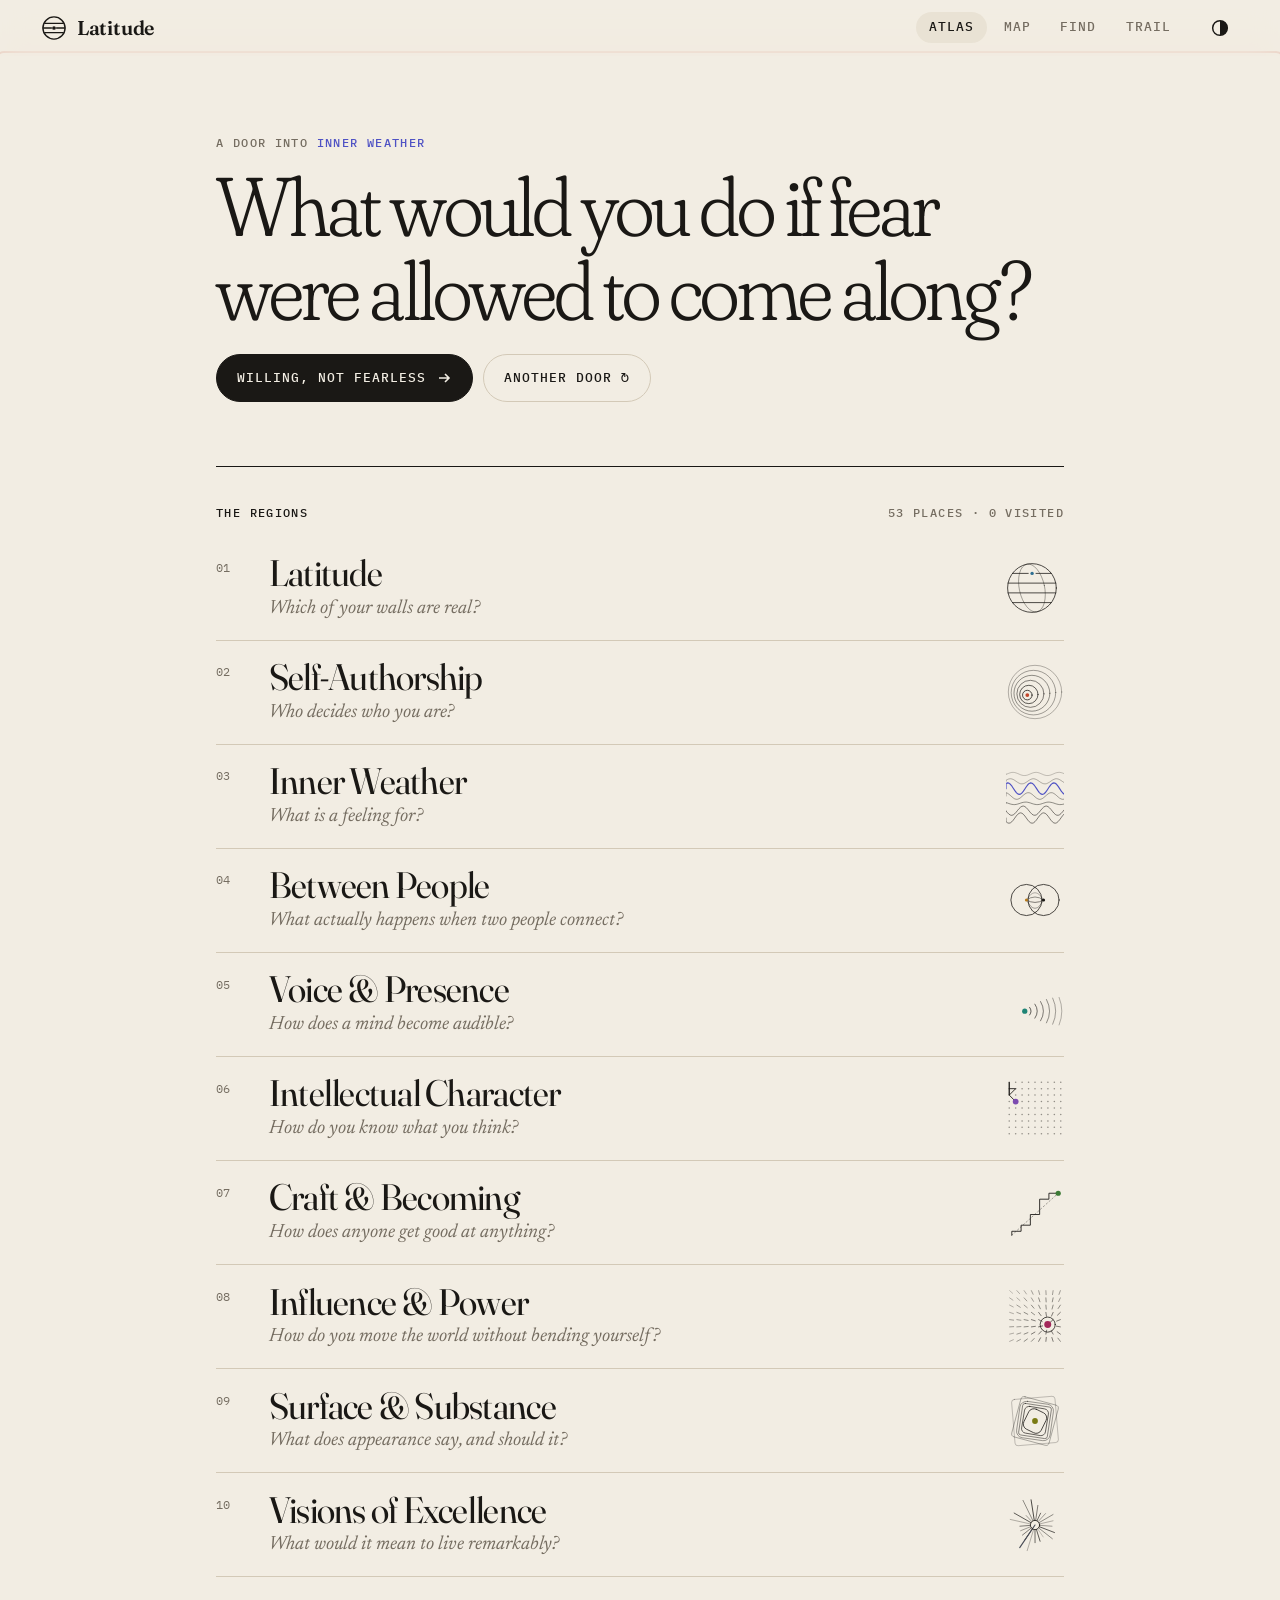
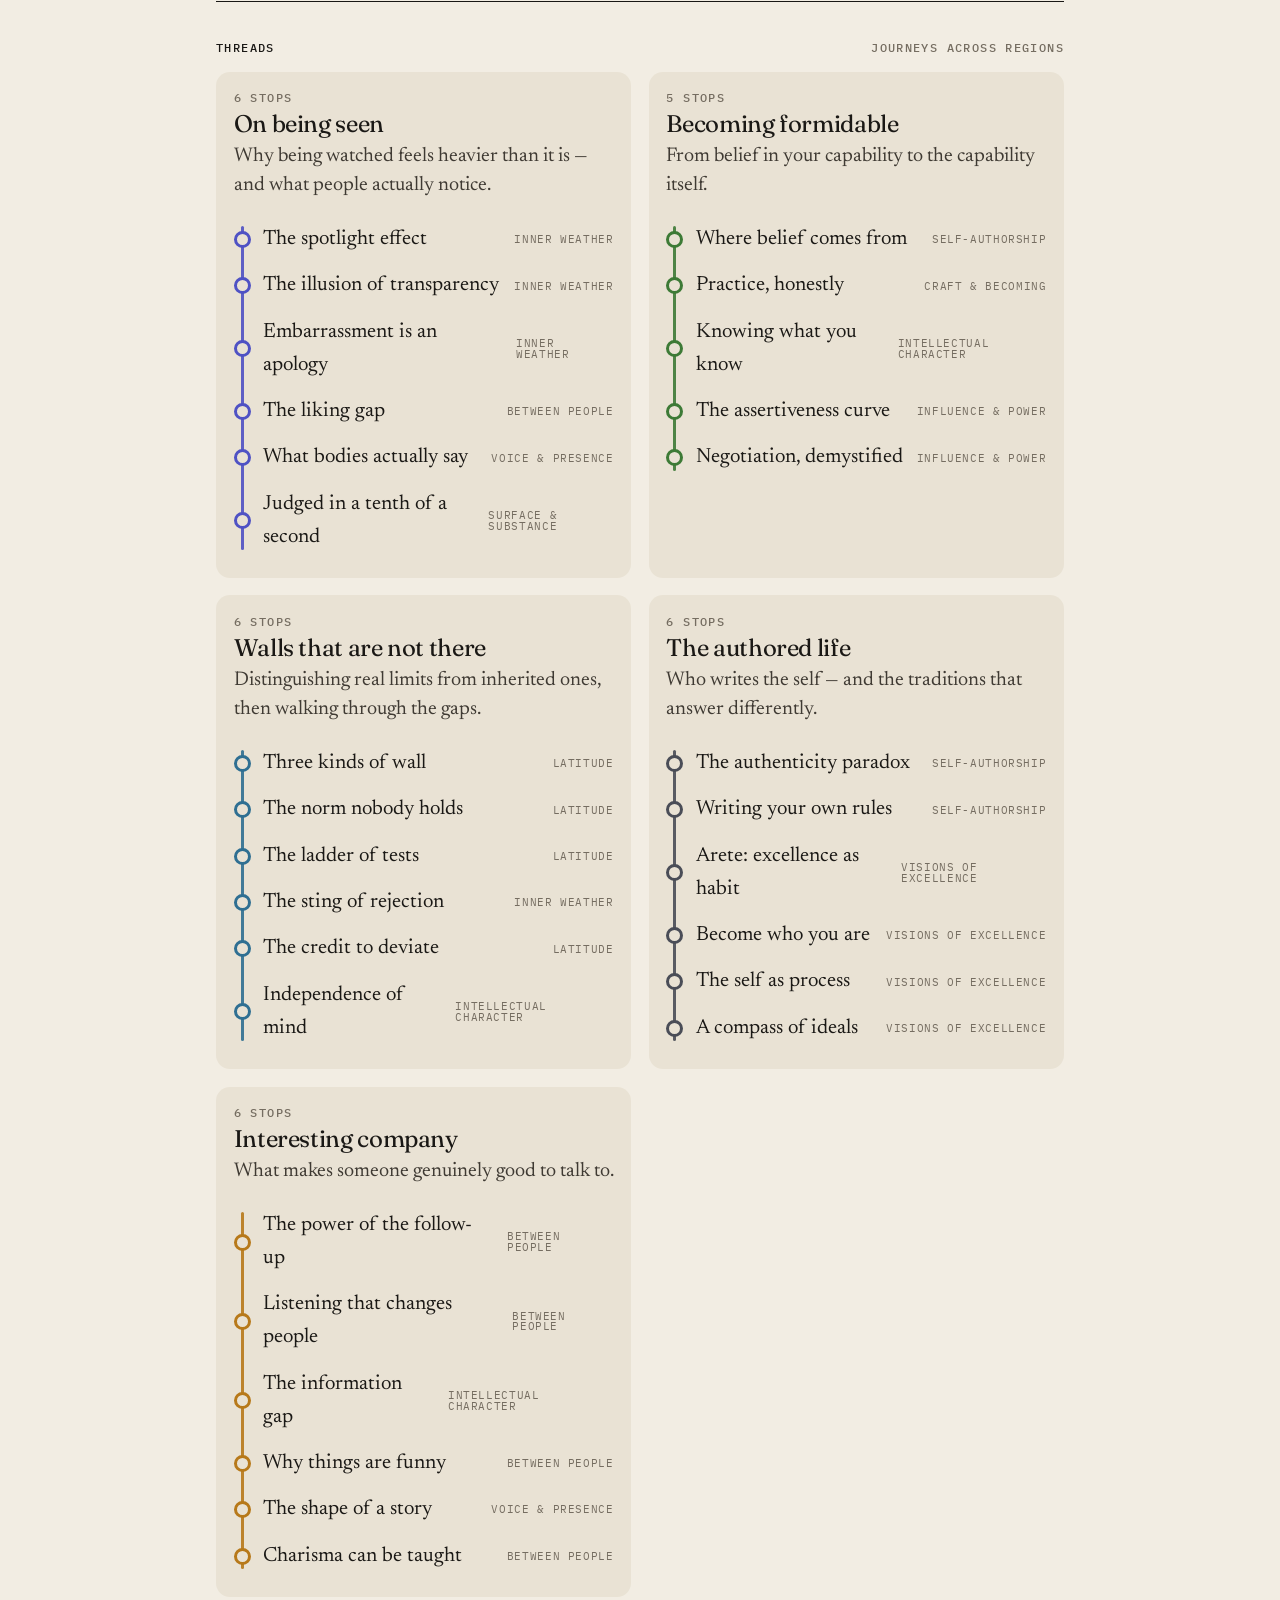
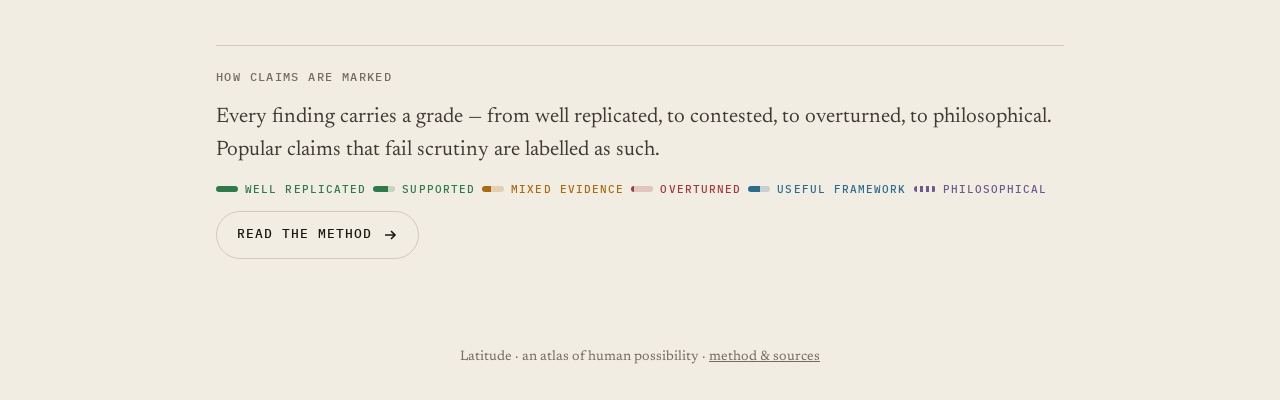
==== index.html @ 390cb970 "Latitude: an atlas of human excellence (PWA)" ====
<!doctype html>
<html lang="en">
<head>
  <meta charset="utf-8">
  <meta name="viewport" content="width=device-width, initial-scale=1, viewport-fit=cover">
  <title>Latitude — an atlas of human possibility</title>
  <meta name="description" content="An interconnected atlas of what a person can become: confidence, conversation, presence, judgment, craft, and competing visions of excellence. Grounded in evidence, built for curiosity.">
  <meta name="theme-color" content="#F2EDE3" media="(prefers-color-scheme: light)">
  <meta name="theme-color" content="#111214" media="(prefers-color-scheme: dark)">
  <link rel="manifest" href="manifest.webmanifest">
  <link rel="icon" href="icons/icon.svg" type="image/svg+xml">
  <link rel="apple-touch-icon" href="icons/apple-touch-icon.png">
  <meta name="apple-mobile-web-app-capable" content="yes">
  <meta name="apple-mobile-web-app-status-bar-style" content="black-translucent">
  <meta name="apple-mobile-web-app-title" content="Latitude">
  <link rel="preconnect" href="https://fonts.googleapis.com">
  <link rel="preconnect" href="https://fonts.gstatic.com" crossorigin>
  <link rel="stylesheet" href="https://fonts.googleapis.com/css2?family=Fraunces:ital,opsz,wght@0,9..144,300..800;1,9..144,300..800&family=Newsreader:ital,opsz,wght@0,6..72,300..600;1,6..72,300..600&family=IBM+Plex+Mono:wght@400;500&display=swap">
  <link rel="stylesheet" href="css/app.css">
  <script>
    try { var t = localStorage.getItem('lat:theme'); if (t === 'light' || t === 'dark') document.documentElement.dataset.theme = t; } catch (e) {}
  </script>
</head>
<body>
  <a class="skip" href="#main">Skip to content</a>
  <header class="topbar" id="topbar">
    <a class="brand" href="#/" aria-label="Latitude home">
      <svg class="brand-mark" viewBox="0 0 48 48" aria-hidden="true"><use href="#logo"/></svg>
      <span class="brand-word">Latitude</span>
    </a>
    <nav class="topnav" aria-label="Primary">
      <a href="#/" data-nav="atlas">Atlas</a>
      <a href="#/map" data-nav="map">Map</a>
      <a href="#/find" data-nav="find">Find</a>
      <a href="#/trail" data-nav="trail">Trail</a>
    </nav>
    <button class="icon-btn" id="themeBtn" aria-label="Change theme" title="Theme">
      <svg viewBox="0 0 24 24" aria-hidden="true"><circle cx="12" cy="12" r="8" fill="none" stroke="currentColor" stroke-width="1.6"/><path d="M12 4a8 8 0 0 1 0 16z" fill="currentColor"/></svg>
    </button>
  </header>
  <div class="progress" id="progress" aria-hidden="true"></div>

  <main id="main" tabindex="-1"></main>

  <nav class="dock" aria-label="Primary">
    <a href="#/" data-nav="atlas"><svg viewBox="0 0 24 24" aria-hidden="true"><circle cx="12" cy="12" r="8.5"/><path d="M3.5 12h17M5 7.5h14M5 16.5h14"/></svg><span>Atlas</span></a>
    <a href="#/map" data-nav="map"><svg viewBox="0 0 24 24" aria-hidden="true"><circle cx="6" cy="7" r="2"/><circle cx="17" cy="5" r="2"/><circle cx="12" cy="13" r="2"/><circle cx="18" cy="18" r="2"/><circle cx="5" cy="18" r="2"/><path d="M7.6 8.2l3 3.4M13.6 11.6l2.6-4.8M13.5 14.3l3 2.6M10.3 14l-3.7 2.8"/></svg><span>Map</span></a>
    <a href="#/find" data-nav="find"><svg viewBox="0 0 24 24" aria-hidden="true"><circle cx="10.5" cy="10.5" r="6"/><path d="M15 15l5 5"/></svg><span>Find</span></a>
    <a href="#/trail" data-nav="trail"><svg viewBox="0 0 24 24" aria-hidden="true"><path d="M4 19c3-1 3-5 6-6s5 1 7-2 1-5 3-6"/><circle cx="4" cy="19" r="1.6"/><circle cx="20" cy="5" r="1.6"/></svg><span>Trail</span></a>
  </nav>

  <div class="sheet-scrim" id="scrim" hidden></div>
  <section class="sheet" id="sheet" role="dialog" aria-modal="true" aria-labelledby="sheetTitle" hidden></section>
  <div class="toast" id="toast" role="status" aria-live="polite"></div>

  <svg width="0" height="0" style="position:absolute" aria-hidden="true">
    <symbol id="logo" viewBox="0 0 48 48">
      <circle cx="24" cy="24" r="19" fill="none" stroke="currentColor" stroke-width="2.4"/>
      <path d="M8.2 16h31.6M5.6 24h14M28.4 24h14M8.2 32h31.6" fill="none" stroke="currentColor" stroke-width="2.4" stroke-linecap="round"/>
      <circle cx="24" cy="24" r="3.2" fill="var(--accent, currentColor)"/>
    </symbol>
  </svg>

  <noscript><p style="padding:2rem;font:1.2rem Georgia,serif">Latitude needs JavaScript to draw its maps and diagrams.</p></noscript>
  <script type="module" src="js/app.js"></script>
</body>
</html>
---- css/app.css ----
/* ==========================================================================
   Latitude — design system
   Tokens use light-dark() so one declaration covers both themes.
   ========================================================================== */

:root {
  color-scheme: light dark;
  --paper:   light-dark(#F2EDE3, #111214);
  --paper-2: light-dark(#E9E2D4, #1A1B1F);
  --paper-3: light-dark(#DFD6C5, #24252A);
  --ink:     light-dark(#1A1815, #EDE7DC);
  --ink-2:   light-dark(#3F3A33, #CFC8BB);
  --muted:   light-dark(#756D61, #8F897E);
  --rule:    light-dark(#D3C9B7, #2C2D33);
  --accent:  light-dark(#C2462B, #F2805F);
  --good:    light-dark(#2F7A4A, #6FCB8E);
  --warn:    light-dark(#A86A12, #E6B04F);
  --bad:     light-dark(#A33A3A, #EF8A8A);
  --r: var(--accent);

  --f-display: 'Fraunces', 'Iowan Old Style', Georgia, serif;
  --f-body: 'Newsreader', 'Iowan Old Style', Georgia, serif;
  --f-mono: 'IBM Plex Mono', ui-monospace, 'SFMono-Regular', Menlo, monospace;

  --gutter: clamp(1.15rem, 4.5vw, 2.5rem);
  --measure: 36rem;
  --wide: 58rem;
  --radius: 14px;
  --ease: cubic-bezier(.2, .7, .1, 1);
  --spring: cubic-bezier(.34, 1.4, .64, 1);
  --dock-h: 64px;
  --top-h: 56px;
}
:root[data-theme="light"] { color-scheme: light; }
:root[data-theme="dark"]  { color-scheme: dark; }

* { box-sizing: border-box; }
html { -webkit-text-size-adjust: 100%; text-size-adjust: 100%; scroll-padding-top: calc(var(--top-h) + 1rem); }
body {
  margin: 0; background: var(--paper); color: var(--ink);
  font: 400 1.1875rem/1.6 var(--f-body);
  font-optical-sizing: auto;
  -webkit-font-smoothing: antialiased; -moz-osx-font-smoothing: grayscale;
  -webkit-tap-highlight-color: transparent;
  padding-bottom: calc(var(--dock-h) + env(safe-area-inset-bottom));
  overflow-x: hidden;
}
@media (min-width: 640px) { body { font-size: 1.3125rem; } }
img, svg { display: block; max-width: 100%; }
a { color: inherit; }
button { font: inherit; color: inherit; }
::selection { background: color-mix(in oklab, var(--r) 30%, transparent); }
:focus-visible { outline: 2px solid var(--r); outline-offset: 3px; border-radius: 4px; }
.skip { position: absolute; left: -999px; top: 0; }
.skip:focus { left: 1rem; top: 1rem; z-index: 99; background: var(--ink); color: var(--paper); padding: .5rem 1rem; }
.vh { position: absolute !important; width: 1px; height: 1px; overflow: hidden; clip: rect(0 0 0 0); white-space: nowrap; }

/* ---------- Chrome ---------- */
.topbar {
  position: sticky; top: 0; z-index: 30; height: calc(var(--top-h) + env(safe-area-inset-top));
  padding: env(safe-area-inset-top) var(--gutter) 0;
  display: flex; align-items: center; gap: 1rem;
  background: color-mix(in oklab, var(--paper) 82%, transparent);
  backdrop-filter: saturate(1.4) blur(14px); -webkit-backdrop-filter: saturate(1.4) blur(14px);
  border-bottom: 1px solid transparent; transition: border-color .3s;
}
.topbar.scrolled { border-bottom-color: var(--rule); }
.brand { display: flex; align-items: center; gap: .55rem; text-decoration: none; margin-right: auto; }
.brand-mark { width: 28px; height: 28px; --accent: var(--accent); }
.brand-word { font: 600 1.25rem/1 var(--f-display); letter-spacing: -.01em; font-variation-settings: 'opsz' 40; }
.topnav { display: none; gap: .25rem; }
.topnav a { font: 500 .8rem/1 var(--f-mono); text-transform: uppercase; letter-spacing: .08em; text-decoration: none; padding: .55rem .8rem; border-radius: 99px; color: var(--muted); }
.topnav a[aria-current="page"] { color: var(--ink); background: var(--paper-2); }
.icon-btn { width: 40px; height: 40px; display: grid; place-items: center; border: 0; background: none; border-radius: 50%; cursor: pointer; }
.icon-btn svg { width: 22px; height: 22px; }
.icon-btn:active { transform: scale(.92); }
.progress { position: fixed; top: calc(var(--top-h) + env(safe-area-inset-top) - 2px); left: 0; height: 2px; width: 100%; transform-origin: 0 50%; transform: scaleX(0); background: var(--r); z-index: 31; pointer-events: none; }

.dock {
  position: fixed; left: 0; right: 0; bottom: 0; z-index: 30;
  display: grid; grid-template-columns: repeat(4, 1fr);
  height: calc(var(--dock-h) + env(safe-area-inset-bottom)); padding-bottom: env(safe-area-inset-bottom);
  background: color-mix(in oklab, var(--paper) 86%, transparent);
  backdrop-filter: saturate(1.4) blur(16px); -webkit-backdrop-filter: saturate(1.4) blur(16px);
  border-top: 1px solid var(--rule);
}
.dock a { display: flex; flex-direction: column; align-items: center; justify-content: center; gap: 4px; text-decoration: none; color: var(--muted); font: 500 .66rem/1 var(--f-mono); letter-spacing: .08em; text-transform: uppercase; position: relative; }
.dock svg { width: 24px; height: 24px; fill: none; stroke: currentColor; stroke-width: 1.5; stroke-linecap: round; transition: transform .35s var(--spring); }
.dock a[aria-current="page"] { color: var(--ink); }
.dock a[aria-current="page"] svg { transform: translateY(-1px) scale(1.08); }
.dock a[aria-current="page"]::after { content: ''; position: absolute; top: 6px; width: 4px; height: 4px; border-radius: 50%; background: var(--accent); }
.dock a:active svg { transform: scale(.88); }
@media (min-width: 900px) {
  .dock { display: none; }
  .topnav { display: flex; }
  body { padding-bottom: 0; }
}

main { outline: none; min-height: 70vh; }
.page { animation: pageIn .5s var(--ease) both; }
@keyframes pageIn { from { opacity: 0; transform: translateY(10px); } }

/* ---------- Typography primitives ---------- */
.kicker { font: 500 .72rem/1.3 var(--f-mono); letter-spacing: .12em; text-transform: uppercase; color: var(--muted); }
.kicker b { color: var(--r); font-weight: 500; }
.display { font-family: var(--f-display); font-weight: 400; letter-spacing: -.025em; line-height: .98; font-variation-settings: 'opsz' 144, 'SOFT' 50; margin: 0; }
.h2 { font: 400 clamp(1.7rem, 6vw, 2.4rem)/1.08 var(--f-display); letter-spacing: -.02em; margin: 0; font-variation-settings: 'opsz' 96; }
.h3 { font: 600 1.15rem/1.25 var(--f-display); margin: 0; font-variation-settings: 'opsz' 30; }
.lead { font-size: 1.22em; line-height: 1.45; color: var(--ink-2); }
.wrap { max-width: var(--wide); margin: 0 auto; padding: 0 var(--gutter); }
.read { max-width: var(--measure); margin: 0 auto; padding: 0 var(--gutter); }
.btn {
  display: inline-flex; align-items: center; gap: .6rem; padding: .85rem 1.25rem; min-height: 48px;
  border-radius: 99px; border: 1px solid var(--ink); background: var(--ink); color: var(--paper);
  font: 500 .8rem/1 var(--f-mono); letter-spacing: .08em; text-transform: uppercase; text-decoration: none; cursor: pointer;
  transition: transform .25s var(--spring), background .2s;
}
.btn:active { transform: scale(.96); }
.btn.ghost { background: transparent; color: var(--ink); border-color: var(--rule); }
.btn svg { width: 16px; height: 16px; }
.chip { display: inline-flex; align-items: center; gap: .4rem; font: 500 .68rem/1 var(--f-mono); letter-spacing: .08em; text-transform: uppercase; padding: .45rem .65rem; border-radius: 99px; border: 1px solid var(--rule); color: var(--ink-2); text-decoration: none; white-space: nowrap; }
.chip i { width: 8px; height: 8px; border-radius: 50%; background: var(--r); display: inline-block; }

/* ---------- Atlas (home) ---------- */
.door { padding: clamp(2.2rem, 9vw, 5rem) 0 2.5rem; position: relative; }
.door-q { font: 300 clamp(2.35rem, 10.5vw, 5.2rem)/1.0 var(--f-display); letter-spacing: -.035em; margin: .9rem 0 1.4rem; font-variation-settings: 'opsz' 144, 'SOFT' 100; text-wrap: balance; }
.door-q em { font-style: italic; color: var(--r); }
.door-row { display: flex; flex-wrap: wrap; gap: .6rem; align-items: center; }
.door-art { position: absolute; right: calc(var(--gutter) * -1); top: 0; width: min(62vw, 420px); opacity: .9; pointer-events: none; z-index: -1; }
.door-swap { animation: swapIn .6s var(--ease) both; }
@keyframes swapIn { from { opacity: 0; transform: translateY(14px); filter: blur(4px); } }

.section-head { display: flex; align-items: baseline; justify-content: space-between; gap: 1rem; padding: 2.4rem 0 1rem; border-top: 1px solid var(--ink); margin-top: 1.5rem; }
.section-head .kicker { color: var(--ink); }

.index-list { list-style: none; margin: 0; padding: 0; }
.index-row { --r: var(--rc); border-bottom: 1px solid var(--rule); }
.index-row a { display: grid; grid-template-columns: 2.4rem 1fr auto; gap: .2rem .9rem; align-items: center; padding: 1.1rem 0; text-decoration: none; position: relative; }
.index-num { font: 400 .78rem/1 var(--f-mono); color: var(--muted); align-self: start; padding-top: .45rem; }
.index-name { font: 400 clamp(1.55rem, 6.4vw, 2.3rem)/1.05 var(--f-display); letter-spacing: -.02em; font-variation-settings: 'opsz' 96; transition: transform .4s var(--ease), color .3s; }
.index-q { grid-column: 2; font-size: .92em; color: var(--muted); font-style: italic; line-height: 1.35; }
.index-glyph { grid-row: 1 / span 2; grid-column: 3; width: 58px; height: 58px; transition: transform .6s var(--spring); }
.index-row a:hover .index-name, .index-row a:focus-visible .index-name { color: var(--r); transform: translateX(4px); }
.index-row a:hover .index-glyph { transform: rotate(18deg) scale(1.06); }
.index-row a:active .index-glyph { transform: scale(.9); }

/* Threads — transit-line journeys */
.threads { display: grid; gap: 1.1rem; }
@media (min-width: 760px) { .threads { grid-template-columns: 1fr 1fr; } }
.thread { padding: 1.2rem 1.1rem 1.1rem; border-radius: var(--radius); background: var(--paper-2); position: relative; overflow: hidden; }
.thread h3 { font: 400 1.5rem/1.1 var(--f-display); margin: .35rem 0 .3rem; letter-spacing: -.015em; }
.thread p { margin: 0 0 1rem; color: var(--ink-2); font-size: .95em; line-height: 1.45; }
.line { list-style: none; margin: 0; padding: 0; position: relative; }
.line::before { content: ''; position: absolute; left: 7px; top: 10px; bottom: 10px; width: 3px; border-radius: 3px; background: var(--tc); opacity: .9; }
.line li a { display: flex; align-items: center; gap: .8rem; padding: .42rem 0; text-decoration: none; font-size: .98em; }
.line li .stop { width: 17px; height: 17px; flex: none; border-radius: 50%; border: 3px solid var(--tc); background: var(--paper-2); position: relative; z-index: 1; transition: transform .3s var(--spring), background .2s; }
.line li.seen .stop { background: var(--tc); }
.line li a:hover .stop { transform: scale(1.25); }
.line li small { margin-left: auto; font: 400 .66rem/1 var(--f-mono); letter-spacing: .06em; text-transform: uppercase; color: var(--muted); }

.method-band { margin: 3rem 0 1rem; padding: 1.5rem 0; border-top: 1px solid var(--rule); display: grid; gap: 1rem; }
.method-band p { margin: 0; color: var(--ink-2); }
.legend { display: flex; flex-wrap: wrap; gap: .45rem; }

/* ---------- Region page ---------- */
.region-hero { --r: var(--rc); padding: 2rem 0 1.5rem; position: relative; overflow: hidden; }
.region-art { width: 100%; max-width: 560px; aspect-ratio: 1.6; margin: 0 0 -1rem auto; color: var(--r); }
.region-title { font-size: clamp(3rem, 15vw, 7rem); }
.region-q { font: italic 300 clamp(1.35rem, 5vw, 1.9rem)/1.25 var(--f-display); color: var(--r); margin: 1rem 0; }
.concept-list { list-style: none; margin: 1.5rem 0 3rem; padding: 0; counter-reset: c; }
.concept-list li { border-top: 1px solid var(--rule); }
.concept-list a { display: grid; grid-template-columns: 1fr 64px; gap: .25rem 1rem; padding: 1.15rem 0 1.2rem; text-decoration: none; align-items: center; }
.concept-list .t { font: 400 1.6rem/1.08 var(--f-display); letter-spacing: -.015em; transition: color .2s; }
.concept-list .k { color: var(--muted); font-size: .95em; line-height: 1.4; }
.concept-list .g { grid-row: 1 / span 3; grid-column: 2; width: 64px; height: 64px; color: var(--r); }
.concept-list .meta { display: flex; gap: .4rem; flex-wrap: wrap; margin-top: .35rem; }
.concept-list a:hover .t { color: var(--r); }
.concept-list li.seen .t::after { content: ' ·'; color: var(--r); }

/* ---------- Concept page ---------- */
.c-hero { --r: var(--rc); position: relative; padding: 1.6rem 0 1rem; }
.c-art { color: var(--r); width: 100%; aspect-ratio: 2.1; margin: 0 0 .4rem; }
.c-hero.l-right .c-art { width: 62%; margin-left: auto; aspect-ratio: 1.2; }
.c-hero.l-band .c-art { aspect-ratio: 3.2; }
.c-title { font-size: clamp(2.8rem, 13.5vw, 6rem); margin: .6rem 0 .8rem; text-wrap: balance; hyphens: manual; }
.c-kick { font: italic 300 clamp(1.3rem, 5.2vw, 1.8rem)/1.28 var(--f-display); color: var(--ink-2); margin: 0 0 1.2rem; text-wrap: pretty; }
.c-meta { display: flex; flex-wrap: wrap; gap: .45rem; align-items: center; }
.crumb { display: inline-flex; align-items: center; gap: .45rem; text-decoration: none; }
.c-body { --r: var(--rc); padding-bottom: 2rem; }
.c-body > * + * { margin-top: 1.35rem; }
.c-body p { margin: 0; hyphens: auto; text-wrap: pretty; }
.c-body > * + p { margin-top: 1.1rem; }
.c-body .lede { font: 400 clamp(1.35rem, 5.4vw, 1.75rem)/1.36 var(--f-display); letter-spacing: -.01em; font-variation-settings: 'opsz' 36; margin-top: 2rem; }
.c-body .lede::first-letter { color: var(--r); }
.c-body h2 { font: 600 .78rem/1.3 var(--f-mono); letter-spacing: .14em; text-transform: uppercase; color: var(--r); margin: 2.8rem 0 -.4rem; display: flex; align-items: center; gap: .8rem; }
.c-body h2::after { content: ''; height: 1px; flex: 1; background: var(--rule); }
.xl { text-decoration: none; background-image: linear-gradient(var(--r), var(--r)); background-size: 100% 1.5px; background-position: 0 92%; background-repeat: no-repeat; padding-bottom: 1px; cursor: pointer; transition: background-size .25s var(--ease), color .2s; }
.xl::after { content: '↗'; font: 500 .62em/1 var(--f-mono); color: var(--r); margin-left: .12em; vertical-align: .35em; }
.xl:hover { color: var(--r); }
em { font-style: italic; }
strong { font-weight: 600; }

.pull { margin: 2.4rem 0; padding: 0; font: 300 clamp(1.6rem, 7vw, 2.4rem)/1.15 var(--f-display); letter-spacing: -.02em; font-variation-settings: 'opsz' 120, 'SOFT' 100; text-wrap: balance; position: relative; }
.pull::before { content: ''; display: block; width: 2.4rem; height: 3px; background: var(--r); margin-bottom: 1rem; }
.pull cite { display: block; margin-top: .8rem; font: 500 .72rem/1.3 var(--f-mono); letter-spacing: .1em; text-transform: uppercase; font-style: normal; color: var(--muted); }

.figure { margin: 2.2rem calc(var(--gutter) * -1); padding: 1.4rem var(--gutter) 1.2rem; background: var(--paper-2); }
@media (min-width: 720px) { .figure { margin-left: -4rem; margin-right: -4rem; padding: 2rem 4rem 1.5rem; border-radius: 22px; } }
.figure figcaption { font-size: .82em; color: var(--muted); margin-top: 1rem; line-height: 1.45; }
.figure figcaption b { font: 500 .7rem/1 var(--f-mono); letter-spacing: .1em; text-transform: uppercase; color: var(--r); margin-right: .4rem; }
.fig-title { font: 500 .72rem/1.3 var(--f-mono); letter-spacing: .12em; text-transform: uppercase; margin-bottom: 1rem; display: flex; justify-content: space-between; gap: 1rem; color: var(--ink-2); }

/* Evidence */
.evidence { border: 1px solid var(--rule); border-radius: var(--radius); padding: 1.1rem 1.15rem 1.15rem; position: relative; }
.evidence .claim { font: 500 1.08rem/1.35 var(--f-display); margin: .55rem 0 .45rem; font-variation-settings: 'opsz' 24; }
.evidence .note { font-size: .9em; color: var(--ink-2); line-height: 1.5; }
.lvl { display: inline-flex; align-items: center; gap: .45rem; font: 500 .66rem/1 var(--f-mono); letter-spacing: .1em; text-transform: uppercase; color: var(--lc); }
.lvl::before { content: ''; width: 22px; height: 6px; border-radius: 3px; background: linear-gradient(90deg, var(--lc) var(--lf), color-mix(in oklab, var(--lc) 22%, transparent) var(--lf)); }
.lvl-robust { --lc: var(--good); --lf: 100%; }
.lvl-supported { --lc: var(--good); --lf: 66%; }
.lvl-mixed { --lc: var(--warn); --lf: 40%; }
.lvl-myth { --lc: var(--bad); --lf: 12%; }
.lvl-interpretive { --lc: light-dark(#6A5B8C, #B8A6E8); --lf: 0%; }
.lvl-interpretive::before { background: repeating-linear-gradient(90deg, var(--lc) 0 3px, transparent 3px 6px); }
.lvl-framework { --lc: light-dark(#2D6C8C, #7EC3E6); --lf: 55%; }

/* Compare */
.compare { display: grid; grid-template-columns: 1fr 1fr; gap: 1px; background: var(--rule); border: 1px solid var(--rule); border-radius: var(--radius); overflow: hidden; }
.compare > div { background: var(--paper); padding: 1rem .95rem; }
.compare h4 { margin: 0 0 .6rem; font: 600 1.02rem/1.2 var(--f-display); }
.compare h4 small { display: block; font: 500 .62rem/1.4 var(--f-mono); letter-spacing: .1em; text-transform: uppercase; color: var(--muted); margin-bottom: .2rem; }
.compare ul { margin: 0; padding: 0; list-style: none; font-size: .88em; line-height: 1.4; }
.compare li + li { margin-top: .55rem; }
.compare > div:last-child h4 { color: var(--r); }

/* Interactive blocks: predict / scenario / sort */
.inter { border-radius: var(--radius); background: var(--paper-2); padding: 1.2rem 1.15rem; }
.inter .tag { font: 500 .66rem/1 var(--f-mono); letter-spacing: .14em; text-transform: uppercase; color: var(--r); display: flex; align-items: center; gap: .5rem; }
.inter .tag::before { content: ''; width: 7px; height: 7px; border-radius: 50%; background: var(--r); box-shadow: 0 0 0 4px color-mix(in oklab, var(--r) 22%, transparent); }
.inter .q { font: 500 1.18rem/1.32 var(--f-display); margin: .7rem 0 1rem; font-variation-settings: 'opsz' 30; }
.opts { display: grid; gap: .55rem; }
.opt { text-align: left; width: 100%; padding: .85rem 1rem; min-height: 50px; border-radius: 12px; border: 1px solid var(--rule); background: var(--paper); cursor: pointer; font: 400 1rem/1.35 var(--f-body); transition: border-color .2s, transform .2s var(--spring), background .2s; display: flex; gap: .7rem; align-items: flex-start; }
.opt:active { transform: scale(.985); }
.opt .mk { flex: none; width: 22px; height: 22px; border-radius: 50%; border: 1.5px solid var(--rule); display: grid; place-items: center; font: 600 .7rem/1 var(--f-mono); margin-top: 1px; }
.opt.picked { border-color: var(--r); }
.opt.picked .mk { background: var(--r); border-color: var(--r); color: var(--paper); }
.opt.right .mk { background: var(--good); border-color: var(--good); color: var(--paper); }
.reveal { margin-top: 1rem; padding-top: 1rem; border-top: 1px dashed var(--rule); font-size: .95em; line-height: 1.5; animation: swapIn .45s var(--ease) both; }
.reveal .verdict { font: 500 .7rem/1 var(--f-mono); letter-spacing: .1em; text-transform: uppercase; margin-bottom: .45rem; display: block; color: var(--r); }
.opt-note { display: block; font-size: .88em; color: var(--ink-2); margin-top: .35rem; animation: swapIn .4s var(--ease) both; }

/* Field experiment */
.field { border-radius: var(--radius); border: 1.5px dashed color-mix(in oklab, var(--r) 60%, var(--rule)); padding: 1.2rem 1.15rem; }
.field .q { font: 500 1.2rem/1.3 var(--f-display); margin: .6rem 0 .8rem; }
.field ol { margin: 0 0 1rem; padding-left: 1.2rem; font-size: .95em; }
.field ol li + li { margin-top: .4rem; }
.field .hyp { font-size: .88em; color: var(--ink-2); }
.field .hyp b { font: 500 .66rem/1 var(--f-mono); letter-spacing: .1em; text-transform: uppercase; color: var(--r); }

/* Reflect */
.reflect { padding: 1.4rem 0 .4rem; border-top: 1px solid var(--rule); border-bottom: 1px solid var(--rule); }
.reflect .q { font: italic 300 1.4rem/1.3 var(--f-display); margin: .5rem 0 1rem; }
textarea.note {
  width: 100%; min-height: 6.5rem; resize: vertical; border: 0; border-radius: 12px; padding: .9rem 1rem;
  background: var(--paper-2); color: var(--ink); font: 400 1rem/1.5 var(--f-body);
}
textarea.note:focus { outline: 2px solid var(--r); outline-offset: 0; }
.saved { font: 500 .66rem/1 var(--f-mono); letter-spacing: .1em; text-transform: uppercase; color: var(--muted); margin: .55rem 0 .6rem; min-height: 1em; }

/* Lists / steps / voices */
.steps { list-style: none; padding: 0; margin: 0; counter-reset: s; }
.steps li { counter-increment: s; position: relative; padding: 0 0 1.1rem 3rem; }
.steps li::before { content: counter(s, decimal-leading-zero); position: absolute; left: 0; top: .1rem; font: 500 .8rem/1 var(--f-mono); color: var(--r); border: 1px solid var(--r); border-radius: 50%; width: 2rem; height: 2rem; display: grid; place-items: center; }
.steps li b { display: block; font: 600 1.06rem/1.3 var(--f-display); margin-bottom: .15rem; }
.steps li span { font-size: .95em; color: var(--ink-2); }

.voices { display: grid; gap: 0; border-left: 2px solid var(--r); }
.voice { padding: .3rem 0 1.1rem 1.1rem; position: relative; }
.voice::before { content: ''; position: absolute; left: -7px; top: .6rem; width: 12px; height: 12px; border-radius: 50%; background: var(--paper); border: 2px solid var(--r); }
.voice b { font: 600 1.05rem/1.3 var(--f-display); display: block; }
.voice small { font: 500 .64rem/1 var(--f-mono); letter-spacing: .1em; text-transform: uppercase; color: var(--muted); }
.voice p { margin: .3rem 0 0; font-size: .95em; color: var(--ink-2); }

.myths { display: grid; gap: .7rem; }
.myth { display: grid; grid-template-columns: 1fr; border-radius: 12px; overflow: hidden; border: 1px solid var(--rule); }
.myth > div { padding: .8rem 1rem; font-size: .95em; line-height: 1.45; }
.myth .said { background: var(--paper-2); color: var(--ink-2); }
.myth .said::before { content: 'Popular claim'; display: block; font: 500 .62rem/1 var(--f-mono); letter-spacing: .1em; text-transform: uppercase; color: var(--bad); margin-bottom: .35rem; }
.myth .real::before { content: 'What the evidence says'; display: block; font: 500 .62rem/1 var(--f-mono); letter-spacing: .1em; text-transform: uppercase; color: var(--good); margin-bottom: .35rem; }

.lives { display: grid; gap: 1rem; }
.life { display: grid; grid-template-columns: 3.2rem 1fr; gap: .9rem; align-items: start; }
.life .mono { width: 3.2rem; height: 3.2rem; border-radius: 50%; display: grid; place-items: center; font: 400 1.25rem/1 var(--f-display); background: color-mix(in oklab, var(--r) 16%, var(--paper)); color: var(--r); font-variation-settings: 'opsz' 60; }
.life b { font: 600 1.06rem/1.25 var(--f-display); }
.life small { font: 500 .64rem/1 var(--f-mono); letter-spacing: .08em; text-transform: uppercase; color: var(--muted); margin-left: .35rem; }
.life p { margin: .2rem 0 0; font-size: .95em; color: var(--ink-2); line-height: 1.5; }

/* Onward paths */
.onward { --r: var(--rc); padding: 2.4rem 0 1rem; border-top: 1px solid var(--ink); margin-top: 2.5rem; }
.paths { list-style: none; margin: 1rem 0 0; padding: 0; }
.paths li { border-bottom: 1px solid var(--rule); }
.paths a { display: grid; grid-template-columns: 44px 1fr 20px; gap: .9rem; align-items: center; padding: 1rem 0; text-decoration: none; }
.paths .g { width: 44px; height: 44px; }
.paths .t { font: 400 1.35rem/1.12 var(--f-display); display: block; }
.paths .why { font-size: .88em; color: var(--muted); display: block; margin-top: .2rem; line-height: 1.35; }
.paths .arrow { color: var(--muted); transition: transform .3s var(--spring); }
.paths a:hover .arrow { transform: translateX(4px); color: var(--ink); }

details.sources { margin-top: 1.6rem; border-top: 1px solid var(--rule); }
details.sources summary { cursor: pointer; padding: 1rem 0; font: 500 .72rem/1 var(--f-mono); letter-spacing: .12em; text-transform: uppercase; color: var(--muted); list-style: none; display: flex; justify-content: space-between; }
details.sources summary::-webkit-details-marker { display: none; }
details.sources summary::after { content: '+'; font-size: 1rem; transition: transform .3s; }
details.sources[open] summary::after { transform: rotate(45deg); }
details.sources ol { margin: 0 0 1rem; padding-left: 1.2rem; font-size: .85em; color: var(--ink-2); line-height: 1.5; }
details.sources li + li { margin-top: .5rem; }

.keep-row { display: flex; gap: .6rem; flex-wrap: wrap; margin: 1.8rem 0 0; }
.keep.on { background: var(--r); border-color: var(--r); color: var(--paper); }

/* ---------- Peek sheet ---------- */
.sheet-scrim { position: fixed; inset: 0; z-index: 40; background: rgba(10, 9, 8, .38); animation: fade .3s both; }
.sheet {
  position: fixed; left: 0; right: 0; bottom: 0; z-index: 41; --r: var(--rc);
  background: var(--paper); border-radius: 22px 22px 0 0; padding: .6rem var(--gutter) calc(1.4rem + env(safe-area-inset-bottom));
  box-shadow: 0 -20px 60px rgba(0, 0, 0, .18); max-height: 82vh; overflow: auto;
  animation: sheetUp .45s var(--ease) both; touch-action: pan-y;
}
@media (min-width: 720px) { .sheet { left: 50%; right: auto; width: 520px; bottom: 50%; transform: translate(-50%, 50%); border-radius: 22px; animation: fade .25s both; } }
.sheet .grab { width: 40px; height: 4px; border-radius: 4px; background: var(--rule); margin: 0 auto 1rem; }
.sheet .h { display: flex; gap: 1rem; align-items: center; }
.sheet .h svg { width: 64px; height: 64px; color: var(--r); flex: none; }
.sheet h2 { font: 400 2rem/1.02 var(--f-display); letter-spacing: -.02em; margin: .3rem 0 0; }
.sheet p { color: var(--ink-2); margin: 1rem 0 1.3rem; }
.sheet .row { display: flex; gap: .6rem; flex-wrap: wrap; }
@keyframes sheetUp { from { transform: translateY(100%); } }
@keyframes fade { from { opacity: 0; } }

.toast { position: fixed; left: 50%; bottom: calc(var(--dock-h) + env(safe-area-inset-bottom) + 14px); transform: translate(-50%, 20px); opacity: 0; z-index: 50; background: var(--ink); color: var(--paper); padding: .7rem 1.1rem; border-radius: 99px; font: 500 .74rem/1 var(--f-mono); letter-spacing: .06em; pointer-events: none; transition: all .35s var(--ease); white-space: nowrap; }
.toast.on { opacity: 1; transform: translate(-50%, 0); }

/* ---------- Map ---------- */
.map-page { position: fixed; inset: calc(var(--top-h) + env(safe-area-inset-top)) 0 calc(var(--dock-h) + env(safe-area-inset-bottom)) 0; overflow: hidden; touch-action: none; }
@media (min-width: 900px) { .map-page { bottom: 0; } }
.map-page svg.map { width: 100%; height: 100%; cursor: grab; user-select: none; -webkit-user-select: none; }
.map-page svg.map:active { cursor: grabbing; }
.map .edge { fill: none; stroke: var(--ink); stroke-opacity: .12; stroke-width: 1; transition: stroke-opacity .3s; }
.map .edge.hot { stroke: var(--accent); stroke-opacity: .85; stroke-width: 1.6; }
.map .node circle.dot { transition: r .3s var(--spring); }
.map .node text { font: 400 12px var(--f-body); fill: var(--ink); paint-order: stroke; stroke: var(--paper); stroke-width: 4px; stroke-linejoin: round; pointer-events: none; }
.map .node.dim { opacity: .28; }
.map .rlabel { font: 500 11px var(--f-mono); letter-spacing: .14em; text-transform: uppercase; pointer-events: none; }
.map-ui { position: absolute; left: var(--gutter); right: var(--gutter); top: 1rem; display: flex; justify-content: space-between; align-items: flex-start; pointer-events: none; gap: 1rem; }
.map-ui > * { pointer-events: auto; }
.map-ui .note { max-width: 18rem; font-size: .9rem; line-height: 1.4; color: var(--ink-2); background: color-mix(in oklab, var(--paper) 85%, transparent); backdrop-filter: blur(8px); padding: .7rem .9rem; border-radius: 12px; }
.zoom { display: flex; flex-direction: column; gap: .4rem; }
.zoom button { width: 42px; height: 42px; border-radius: 50%; border: 1px solid var(--rule); background: var(--paper); cursor: pointer; font: 400 1.2rem/1 var(--f-mono); }

/* ---------- Find ---------- */
.find-box { position: sticky; top: calc(var(--top-h) + env(safe-area-inset-top)); z-index: 5; background: var(--paper); padding: 1rem 0; }
.find-box input { width: 100%; font: 300 1.9rem/1.2 var(--f-display); border: 0; border-bottom: 2px solid var(--ink); background: transparent; color: var(--ink); padding: .4rem 0; border-radius: 0; }
.find-box input:focus { outline: none; border-color: var(--accent); }
.find-box input::placeholder { color: var(--muted); }
.hits { list-style: none; margin: 0; padding: 0 0 3rem; }
.hits li { border-bottom: 1px solid var(--rule); --r: var(--rc); }
.hits a { display: block; padding: .95rem 0; text-decoration: none; }
.hits .t { font: 400 1.4rem/1.15 var(--f-display); }
.hits .k { display: block; color: var(--muted); font-size: .92em; margin-top: .2rem; }
.hits mark { background: color-mix(in oklab, var(--r) 28%, transparent); color: inherit; border-radius: 3px; }
.tags { display: flex; flex-wrap: wrap; gap: .45rem; padding: .5rem 0 1.5rem; }
.tags button { cursor: pointer; background: none; }

/* ---------- Trail ---------- */
.trail-art { width: 100%; aspect-ratio: 2.2; margin: 1rem 0; }
.stat { font: 300 clamp(3rem, 14vw, 5rem)/1 var(--f-display); letter-spacing: -.03em; }
.notes-list { list-style: none; padding: 0; margin: 0; }
.notes-list li { padding: 1rem 0; border-bottom: 1px solid var(--rule); --r: var(--rc); }
.notes-list .q { font-style: italic; color: var(--muted); font-size: .92em; }
.notes-list blockquote { margin: .4rem 0 0; white-space: pre-wrap; }
.empty { color: var(--muted); font-style: italic; padding: 1rem 0; }

/* ---------- Viz shared ---------- */
.viz { position: relative; }
.viz svg { width: 100%; height: auto; overflow: visible; }
.viz .ctrl { display: flex; flex-wrap: wrap; gap: .6rem; align-items: center; margin-top: 1rem; }
.viz .ctrl label { font: 500 .7rem/1.3 var(--f-mono); letter-spacing: .08em; text-transform: uppercase; color: var(--ink-2); }
.viz .out { font-size: .95em; line-height: 1.5; margin-top: .9rem; min-height: 3em; }
.viz .out b { color: var(--r); font-weight: 600; }
.seg { display: inline-flex; border: 1px solid var(--rule); border-radius: 99px; padding: 3px; background: var(--paper); }
.seg button { border: 0; background: none; border-radius: 99px; padding: .55rem .9rem; min-height: 40px; cursor: pointer; font: 500 .7rem/1 var(--f-mono); letter-spacing: .08em; text-transform: uppercase; color: var(--muted); transition: background .25s, color .25s; }
.seg button[aria-pressed="true"] { background: var(--ink); color: var(--paper); }
input[type=range] { -webkit-appearance: none; appearance: none; width: 100%; height: 36px; background: transparent; cursor: pointer; }
input[type=range]::-webkit-slider-runnable-track { height: 4px; border-radius: 4px; background: linear-gradient(90deg, var(--r) var(--p, 50%), var(--rule) var(--p, 50%)); }
input[type=range]::-moz-range-track { height: 4px; border-radius: 4px; background: var(--rule); }
input[type=range]::-moz-range-progress { height: 4px; background: var(--r); }
input[type=range]::-webkit-slider-thumb { -webkit-appearance: none; width: 26px; height: 26px; border-radius: 50%; background: var(--paper); border: 2px solid var(--r); margin-top: -11px; box-shadow: 0 2px 8px rgba(0,0,0,.15); transition: transform .2s var(--spring); }
input[type=range]:active::-webkit-slider-thumb { transform: scale(1.18); }
input[type=range]::-moz-range-thumb { width: 22px; height: 22px; border-radius: 50%; background: var(--paper); border: 2px solid var(--r); }
.slider-row { display: grid; gap: .1rem; margin-top: .6rem; }
.slider-row .lab { display: flex; justify-content: space-between; font: 500 .68rem/1.3 var(--f-mono); letter-spacing: .06em; text-transform: uppercase; color: var(--ink-2); }
.slider-row .lab span:last-child { color: var(--r); }
.tapzone { cursor: pointer; }
.tapzone:focus-visible { outline: none; }
.tapzone:focus-visible > :first-child { stroke: var(--r); stroke-width: 3; }
.svg-t { font-family: var(--f-mono); font-size: 11px; letter-spacing: .08em; text-transform: uppercase; fill: var(--muted); }
.svg-d { font-family: var(--f-display); fill: var(--ink); }
.cal-q { display: grid; gap: .35rem; padding: .8rem 0; border-bottom: 1px solid var(--rule); }
.cal-q .qq { font-size: .98em; }
.cal-q .rng { display: flex; gap: .5rem; align-items: center; font: 500 .7rem/1 var(--f-mono); color: var(--muted); }
.cal-q input { width: 100%; min-width: 0; font: 400 1rem/1 var(--f-mono); padding: .6rem .7rem; border-radius: 10px; border: 1px solid var(--rule); background: var(--paper); color: var(--ink); }
.cal-q .res { font-size: .88em; }
.cal-q.hit .res { color: var(--good); } .cal-q.miss .res { color: var(--bad); }
.ladder-in { display: flex; gap: .5rem; margin-top: .8rem; }
.ladder-in input[type=text] { flex: 1; min-width: 0; padding: .7rem .9rem; border-radius: 10px; border: 1px solid var(--rule); background: var(--paper); color: var(--ink); font: 400 1rem/1.2 var(--f-body); }
.rungs { list-style: none; padding: 0; margin: 1rem 0 0; display: grid; gap: .45rem; }
.rungs li { display: grid; grid-template-columns: 2.6rem 1fr auto; gap: .6rem; align-items: center; padding: .55rem .7rem; border-radius: 10px; background: var(--paper); border-left: 4px solid color-mix(in oklab, var(--r) calc(var(--s) * 10%), var(--rule)); animation: swapIn .4s var(--ease) both; }
.rungs .s { font: 500 .9rem/1 var(--f-mono); color: var(--r); }
.rungs button { border: 0; background: none; color: var(--muted); cursor: pointer; font-size: 1.2rem; width: 32px; height: 32px; }
.sorter-item { display: flex; flex-direction: column; gap: .5rem; padding: .85rem 0; border-bottom: 1px solid var(--rule); }
.sorter-item .seg { align-self: flex-start; }
.compass-out { display: grid; gap: .5rem; margin-top: 1rem; }
.compass-out .row { display: grid; grid-template-columns: 7.5rem 1fr 2.5rem; align-items: center; gap: .6rem; font-size: .9em; }
.compass-out .bar { height: 8px; border-radius: 8px; background: var(--rule); overflow: hidden; }
.compass-out .bar i { display: block; height: 100%; background: var(--r); border-radius: 8px; transition: width .5s var(--ease); }
.compass-out .row a { text-decoration: none; }
.compass-out .pct { font: 500 .72rem/1 var(--f-mono); color: var(--muted); text-align: right; }

/* Reveal-on-scroll */
.rv { opacity: 0; transform: translateY(16px); transition: opacity .7s var(--ease), transform .7s var(--ease); }
.rv.in { opacity: 1; transform: none; }
.draw path, .draw line, .draw polyline { stroke-dasharray: var(--len, 1200); stroke-dashoffset: var(--len, 1200); }
.in .draw path, .in .draw line, .in .draw polyline, .draw.in path { animation: draw 1.6s var(--ease) forwards; }
@keyframes draw { to { stroke-dashoffset: 0; } }
.float { animation: floaty 9s ease-in-out infinite alternate; transform-origin: center; }
@keyframes floaty { to { transform: translateY(-6px) rotate(1.5deg); } }

.about h2 { font: 400 1.8rem/1.1 var(--f-display); margin: 2.4rem 0 .6rem; }
.about p { margin: 0 0 1rem; }
.lvl-table { display: grid; gap: .9rem; margin: 1rem 0; }
.lvl-table > div { display: grid; gap: .3rem; padding-bottom: .9rem; border-bottom: 1px solid var(--rule); }
.lvl-table p { margin: 0; font-size: .95em; color: var(--ink-2); }

.footer { padding: 3rem 0 2rem; color: var(--muted); font-size: .85rem; text-align: center; }
.footer a { color: inherit; }

@media (prefers-reduced-motion: reduce) {
  *, *::before, *::after { animation-duration: .001ms !important; animation-iteration-count: 1 !important; transition-duration: .001ms !important; }
  .rv { opacity: 1; transform: none; }
  .draw path, .draw line, .draw polyline { stroke-dasharray: none; stroke-dashoffset: 0; }
}

::view-transition-old(root) { animation: .22s var(--ease) both vtOut; }
::view-transition-new(root) { animation: .38s var(--ease) both vtIn; }
@keyframes vtOut { to { opacity: 0; transform: translateY(-6px); } }
@keyframes vtIn { from { opacity: 0; transform: translateY(10px); } }
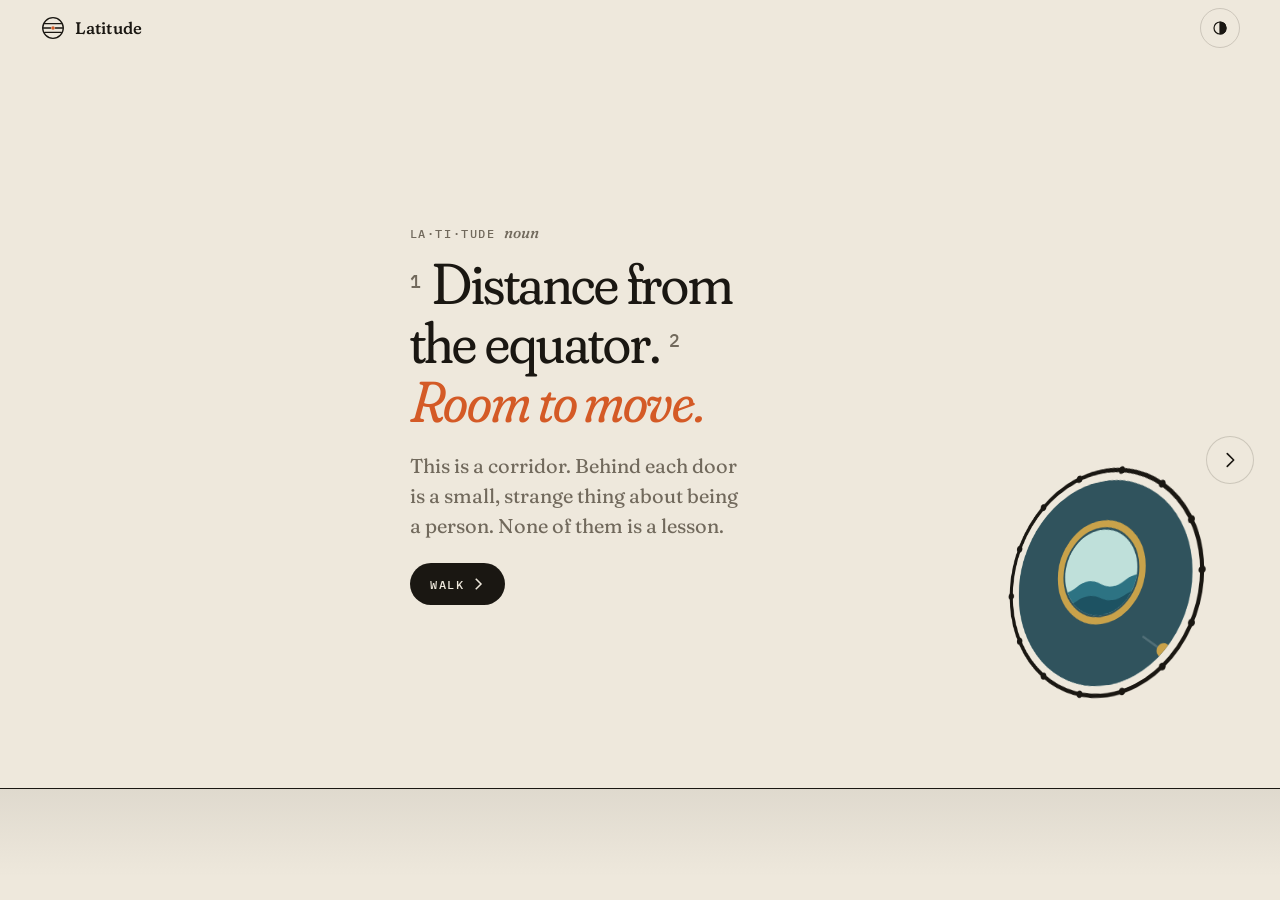
==== commit e8afa475: "Reimagine Latitude: a corridor of doors with three encounters Replace the article library with a wor" ====
--- a/index.html
+++ b/index.html
@@ -3,10 +3,10 @@
 <head>
   <meta charset="utf-8">
   <meta name="viewport" content="width=device-width, initial-scale=1, viewport-fit=cover">
-  <title>Latitude — an atlas of human possibility</title>
-  <meta name="description" content="An interconnected atlas of what a person can become: confidence, conversation, presence, judgment, craft, and competing visions of excellence. Grounded in evidence, built for curiosity.">
-  <meta name="theme-color" content="#F2EDE3" media="(prefers-color-scheme: light)">
-  <meta name="theme-color" content="#111214" media="(prefers-color-scheme: dark)">
+  <title>Latitude</title>
+  <meta name="description" content="A corridor of doors. Behind each one, a small strange thing about being a person — a party you can simulate, a ship that is also you, a department that issues permission.">
+  <meta name="theme-color" content="#EEE8DC" media="(prefers-color-scheme: light)">
+  <meta name="theme-color" content="#0E0D0C" media="(prefers-color-scheme: dark)">
   <link rel="manifest" href="manifest.webmanifest">
   <link rel="icon" href="icons/icon.svg" type="image/svg+xml">
   <link rel="apple-touch-icon" href="icons/apple-touch-icon.png">
@@ -15,42 +15,32 @@
   <meta name="apple-mobile-web-app-title" content="Latitude">
   <link rel="preconnect" href="https://fonts.googleapis.com">
   <link rel="preconnect" href="https://fonts.gstatic.com" crossorigin>
-  <link rel="stylesheet" href="https://fonts.googleapis.com/css2?family=Fraunces:ital,opsz,wght@0,9..144,300..800;1,9..144,300..800&family=Newsreader:ital,opsz,wght@0,6..72,300..600;1,6..72,300..600&family=IBM+Plex+Mono:wght@400;500&display=swap">
-  <link rel="stylesheet" href="css/app.css">
+  <link rel="stylesheet" href="https://fonts.googleapis.com/css2?family=Fraunces:ital,opsz,wght,SOFT,WONK@0,9..144,300..900,0..100,0..1;1,9..144,300..900,0..100,0..1&family=IBM+Plex+Mono:ital,wght@0,400;0,500;1,400&display=swap">
+  <link rel="stylesheet" href="css/world.css">
   <script>
     try { var t = localStorage.getItem('lat:theme'); if (t === 'light' || t === 'dark') document.documentElement.dataset.theme = t; } catch (e) {}
   </script>
 </head>
-<body>
+<body data-world="corridor">
   <a class="skip" href="#main">Skip to content</a>
-  <header class="topbar" id="topbar">
-    <a class="brand" href="#/" aria-label="Latitude home">
-      <svg class="brand-mark" viewBox="0 0 48 48" aria-hidden="true"><use href="#logo"/></svg>
-      <span class="brand-word">Latitude</span>
+  <header class="bar">
+    <a class="mark" href="#/" aria-label="Latitude — back to the corridor">
+      <svg viewBox="0 0 48 48" aria-hidden="true"><use href="#logo"/></svg><span>Latitude</span>
     </a>
-    <nav class="topnav" aria-label="Primary">
-      <a href="#/" data-nav="atlas">Atlas</a>
-      <a href="#/map" data-nav="map">Map</a>
-      <a href="#/find" data-nav="find">Find</a>
-      <a href="#/trail" data-nav="trail">Trail</a>
-    </nav>
-    <button class="icon-btn" id="themeBtn" aria-label="Change theme" title="Theme">
-      <svg viewBox="0 0 24 24" aria-hidden="true"><circle cx="12" cy="12" r="8" fill="none" stroke="currentColor" stroke-width="1.6"/><path d="M12 4a8 8 0 0 1 0 16z" fill="currentColor"/></svg>
-    </button>
+    <div class="bar-end">
+      <button class="ibtn" id="curtainBtn" hidden aria-haspopup="dialog">
+        <svg viewBox="0 0 24 24" aria-hidden="true"><path d="M3 3.5h18M5 3.5c0 6 .5 12-1.5 17h5c-.6-5 .2-10 3.5-17M19 3.5c0 6-.5 12 1.5 17h-5c.6-5-.2-10-3.5-17"/></svg>
+        <span>Behind the curtain</span>
+      </button>
+      <button class="ibtn round" id="themeBtn" aria-label="Change theme">
+        <svg viewBox="0 0 24 24" aria-hidden="true"><circle cx="12" cy="12" r="8"/><path d="M12 4a8 8 0 0 1 0 16z" fill="currentColor"/></svg>
+      </button>
+    </div>
   </header>
-  <div class="progress" id="progress" aria-hidden="true"></div>
 
   <main id="main" tabindex="-1"></main>
 
-  <nav class="dock" aria-label="Primary">
-    <a href="#/" data-nav="atlas"><svg viewBox="0 0 24 24" aria-hidden="true"><circle cx="12" cy="12" r="8.5"/><path d="M3.5 12h17M5 7.5h14M5 16.5h14"/></svg><span>Atlas</span></a>
-    <a href="#/map" data-nav="map"><svg viewBox="0 0 24 24" aria-hidden="true"><circle cx="6" cy="7" r="2"/><circle cx="17" cy="5" r="2"/><circle cx="12" cy="13" r="2"/><circle cx="18" cy="18" r="2"/><circle cx="5" cy="18" r="2"/><path d="M7.6 8.2l3 3.4M13.6 11.6l2.6-4.8M13.5 14.3l3 2.6M10.3 14l-3.7 2.8"/></svg><span>Map</span></a>
-    <a href="#/find" data-nav="find"><svg viewBox="0 0 24 24" aria-hidden="true"><circle cx="10.5" cy="10.5" r="6"/><path d="M15 15l5 5"/></svg><span>Find</span></a>
-    <a href="#/trail" data-nav="trail"><svg viewBox="0 0 24 24" aria-hidden="true"><path d="M4 19c3-1 3-5 6-6s5 1 7-2 1-5 3-6"/><circle cx="4" cy="19" r="1.6"/><circle cx="20" cy="5" r="1.6"/></svg><span>Trail</span></a>
-  </nav>
-
-  <div class="sheet-scrim" id="scrim" hidden></div>
-  <section class="sheet" id="sheet" role="dialog" aria-modal="true" aria-labelledby="sheetTitle" hidden></section>
+  <dialog class="curtain" id="curtain" aria-labelledby="curtainTitle"></dialog>
   <div class="toast" id="toast" role="status" aria-live="polite"></div>
 
   <svg width="0" height="0" style="position:absolute" aria-hidden="true">
@@ -61,7 +51,7 @@
     </symbol>
   </svg>
 
-  <noscript><p style="padding:2rem;font:1.2rem Georgia,serif">Latitude needs JavaScript to draw its maps and diagrams.</p></noscript>
-  <script type="module" src="js/app.js"></script>
+  <noscript><p style="padding:2rem;font:1.2rem Georgia,serif">Latitude is a corridor of interactive doors, and the doors need JavaScript to open. The <a href="archive/">reading room</a> needs it too, sorry.</p></noscript>
+  <script type="module" src="js/world.js"></script>
 </body>
 </html>
--- a/css/world.css
+++ b/css/world.css
@@ -0,0 +1,246 @@
+/* ==========================================================================
+   Latitude — the world.
+   The shell is quiet paper and ink; each room behind a door brings its own
+   weather by redefining the five tokens below on body[data-world].
+   ========================================================================== */
+
+:root {
+  color-scheme: light dark;
+  --paper: light-dark(#EEE8DC, #0E0D0C);
+  --ink:   light-dark(#1A1712, #EDE6D8);
+  --mute:  light-dark(#71695C, #958C7E);
+  --line:  light-dark(rgba(26, 23, 18, .16), rgba(237, 230, 216, .14));
+  --accent: light-dark(#D45A26, #F08A4B);
+  --brass: #C9A24A;
+
+  --bg: var(--paper); --fg: var(--ink); --soft: var(--mute); --hair: var(--line); --hi: var(--accent);
+
+  --f-display: 'Fraunces', 'Iowan Old Style', Georgia, serif;
+  --f-mono: 'IBM Plex Mono', ui-monospace, Menlo, monospace;
+  --bar-h: 3.5rem;
+  --gutter: clamp(1rem, 4.5vw, 2.5rem);
+  --ease: cubic-bezier(.2, .7, .1, 1);
+  --spring: cubic-bezier(.34, 1.45, .64, 1);
+}
+:root[data-theme="light"] { color-scheme: light; }
+:root[data-theme="dark"] { color-scheme: dark; }
+
+* { box-sizing: border-box; }
+html { -webkit-text-size-adjust: 100%; text-size-adjust: 100%; }
+body {
+  margin: 0; min-height: 100svh;
+  background: var(--bg); color: var(--fg);
+  font: 400 1.125rem/1.5 var(--f-display);
+  font-variation-settings: 'SOFT' 50, 'WONK' 0;
+  -webkit-font-smoothing: antialiased; -moz-osx-font-smoothing: grayscale;
+  -webkit-tap-highlight-color: transparent;
+  overflow-x: hidden;
+  transition: background-color .5s var(--ease), color .5s var(--ease);
+}
+svg { display: block; }
+a { color: inherit; }
+button { font: inherit; color: inherit; cursor: pointer; }
+:focus-visible { outline: 2px solid var(--hi); outline-offset: 4px; border-radius: 6px; }
+.skip { position: absolute; left: -999px; top: 0; }
+.skip:focus { left: 1rem; top: 1rem; z-index: 99; background: var(--fg); color: var(--bg); padding: .5rem 1rem; }
+.cap { font: 500 .72rem/1.3 var(--f-mono); letter-spacing: .14em; text-transform: uppercase; color: var(--soft); margin: 0; }
+main:focus { outline: none; }
+[hidden] { display: none !important; }
+
+/* ---------- Bar ---------- */
+.bar {
+  position: sticky; top: 0; z-index: 20;
+  height: calc(var(--bar-h) + env(safe-area-inset-top)); padding: env(safe-area-inset-top) var(--gutter) 0;
+  display: flex; align-items: center; justify-content: space-between; gap: 1rem;
+  background: color-mix(in oklab, var(--bg) 82%, transparent);
+  -webkit-backdrop-filter: blur(10px); backdrop-filter: blur(10px);
+}
+.mark { display: inline-flex; align-items: center; gap: .55rem; text-decoration: none; font: 500 1.05rem var(--f-display); font-variation-settings: 'SOFT' 100, 'WONK' 1; letter-spacing: .01em; }
+.mark svg { width: 26px; height: 26px; }
+.bar-end { display: flex; align-items: center; gap: .4rem; }
+.ibtn {
+  display: inline-flex; align-items: center; gap: .45rem; min-height: 40px; padding: 0 .85rem;
+  border: 1px solid var(--hair); border-radius: 999px; background: transparent;
+  font: 500 .72rem var(--f-mono); letter-spacing: .1em; text-transform: uppercase;
+  transition: background-color .2s, transform .2s var(--spring);
+}
+.ibtn:hover { background: color-mix(in oklab, var(--fg) 7%, transparent); }
+.ibtn:active { transform: scale(.94); }
+.ibtn.round { width: 40px; padding: 0; justify-content: center; }
+.ibtn svg { width: 18px; height: 18px; fill: none; stroke: currentColor; stroke-width: 1.6; stroke-linecap: round; stroke-linejoin: round; }
+@media (max-width: 520px) { #curtainBtn span { display: none; } #curtainBtn { width: 40px; padding: 0; justify-content: center; } }
+
+/* ---------- Corridor ---------- */
+.corridor { position: relative; height: calc(100svh - var(--bar-h) - env(safe-area-inset-top)); min-height: 520px; overflow: hidden; }
+.wall {
+  position: absolute; inset: auto 0 0 0; height: var(--floor); pointer-events: none; z-index: 0;
+  background: linear-gradient(to bottom, color-mix(in oklab, var(--fg) 7%, transparent), transparent 80%);
+  border-top: 1.5px solid var(--fg);
+}
+.corridor { --floor: clamp(4.75rem, 13svh, 7rem); --sw: min(84vw, 30rem); }
+@media (min-width: 900px) { .corridor { --sw: min(36vw, 30rem); } }
+.track {
+  position: relative; z-index: 1; height: 100%;
+  display: flex; overflow-x: auto; overflow-y: hidden;
+  scroll-snap-type: x mandatory; scrollbar-width: none; overscroll-behavior-x: contain;
+  padding-inline: calc((100% - var(--sw)) / 2);
+}
+.track::-webkit-scrollbar { display: none; }
+.track:focus-visible { outline-offset: -6px; }
+.slide {
+  flex: 0 0 var(--sw); height: 100%; scroll-snap-align: center; scroll-snap-stop: always;
+  display: grid; grid-template-rows: auto 1fr var(--floor); justify-items: center;
+  padding: clamp(1rem, 4svh, 2.5rem) .75rem 0; text-align: center;
+  --d: 0; --ad: 0;
+}
+.inscription {
+  grid-row: 1; margin: 0; max-width: 15ch; min-height: 2.1em;
+  font: 400 clamp(1.65rem, 6.6vw, 3rem)/1.04 var(--f-display); font-style: italic;
+  font-variation-settings: 'SOFT' 100, 'WONK' 1, 'opsz' 144;
+  letter-spacing: -.015em; text-wrap: balance;
+  opacity: calc(1 - var(--ad) * 1.6); transform: translateY(calc(var(--ad) * 1.2rem));
+}
+.door-link {
+  grid-row: 2; align-self: end; margin-top: 1rem; display: block; height: 100%; max-height: 60svh; width: 100%;
+  background: none; border: 0; padding: 0; color: var(--fg); text-decoration: none;
+  transform: perspective(900px) rotateY(calc(var(--d) * -32deg)) scale(calc(1 - var(--ad) * .16));
+  transform-origin: 50% 100%;
+}
+.door-svg { height: 100%; width: 100%; overflow: visible; }
+.medium { grid-row: 3; margin: 0; padding-top: .9rem; font: .72rem/1.4 var(--f-mono); letter-spacing: .14em; text-transform: uppercase; color: var(--soft); opacity: calc(1 - var(--ad) * 1.6); }
+.medium .been { color: var(--hi); }
+
+/* Intro: a dictionary entry on the wall. */
+.slide.intro { display: flex; flex-direction: column; justify-content: center; align-items: flex-start; text-align: left; padding: 0 0 calc(var(--floor) + 1rem); }
+.slide.intro > * { opacity: calc(1 - var(--ad) * 1.3); }
+.intro .cap span { font-style: italic; text-transform: none; letter-spacing: 0; font-family: var(--f-display); font-size: .95rem; }
+.def { margin: .8rem 0 0; font: 380 clamp(2rem, 8.4vw, 3.6rem)/1.02 var(--f-display); letter-spacing: -.02em; font-variation-settings: 'SOFT' 100, 'WONK' 0, 'opsz' 144; text-wrap: balance; }
+.def .n { font: 500 .32em var(--f-mono); vertical-align: .9em; color: var(--soft); margin-right: .2em; }
+.def em { font-variation-settings: 'SOFT' 100, 'WONK' 1, 'opsz' 144; color: var(--hi); }
+.intro .sub { margin: 1.2rem 0 1.4rem; max-width: 26ch; font-size: clamp(1.05rem, 3.6vw, 1.25rem); color: var(--soft); text-wrap: pretty; }
+.walk-on { display: inline-flex; align-items: center; gap: .3rem; background: var(--fg); color: var(--bg); border: 0; border-radius: 999px; padding: .75rem 1.1rem .75rem 1.3rem; font: 500 .78rem var(--f-mono); letter-spacing: .12em; text-transform: uppercase; transition: transform .25s var(--spring); }
+.walk-on:active { transform: scale(.95); }
+.walk-on svg { width: 18px; height: 18px; fill: none; stroke: currentColor; stroke-width: 2; }
+
+.walk {
+  position: absolute; z-index: 2; top: 45%; width: 48px; height: 48px; border-radius: 50%;
+  border: 1px solid var(--hair); background: color-mix(in oklab, var(--bg) 70%, transparent);
+  display: grid; place-items: center; transition: opacity .3s, transform .2s var(--spring);
+}
+.walk svg { width: 22px; height: 22px; fill: none; stroke: currentColor; stroke-width: 1.8; stroke-linecap: round; stroke-linejoin: round; }
+.walk.prev { left: max(.5rem, 2vw); } .walk.next { right: max(.5rem, 2vw); }
+.walk:disabled { opacity: 0; pointer-events: none; }
+.walk:active { transform: scale(.9); }
+@media (pointer: coarse) and (max-width: 700px) { .walk { top: auto; bottom: calc(var(--floor) * .5 - 24px); } }
+
+/* ---------- Doors ---------- */
+.door-svg .d-floor { stroke: none; }
+.door-svg .d-frame { fill: none; stroke: currentColor; stroke-width: 3; }
+.door-svg .d-panel { fill: var(--panel); }
+.door-svg .d-mould { fill: none; stroke: rgba(255, 255, 255, .16); stroke-width: 1.5; }
+.door-svg .d-knob { fill: var(--brass); }
+.door-svg .panel { transform-box: fill-box; transform-origin: 0 50%; transition: transform .6s cubic-bezier(.5, 0, .2, 1); }
+.door-svg .beyond { opacity: .9; }
+.door-link:hover .panel, .door-link:focus-visible .panel { transform: scaleX(.93); }
+.opening .panel { transform: scaleX(.06) !important; }
+.opening .door-link { transition: transform .6s var(--ease); transform: scale(1.08); }
+.opening .inscription, .opening .medium { transition: opacity .3s; opacity: 0; }
+
+[data-door="arch"] { --panel: light-dark(#3C2559, #2B1A42); }
+.d-win.party { animation: party 2.4s steps(1) infinite; }
+@keyframes party { 0% { fill: #E8459B; } 25% { fill: #FFD27A; } 50% { fill: #46C6E6; } 75% { fill: #9B6BFF; } }
+.party-spill { fill: none; stroke-width: 2.2; stroke-linecap: round; animation: party-stroke 2.4s steps(1) infinite; }
+@keyframes party-stroke { 0% { stroke: #E8459B; } 25% { stroke: #FFD27A; } 50% { stroke: #46C6E6; } 75% { stroke: #9B6BFF; } }
+
+[data-door="porthole"] { --panel: light-dark(#30535D, #22414A); }
+.d-glass { fill: #BFE0DA; }
+.d-ring { fill: none; stroke: var(--brass); stroke-width: 5; }
+.d-wave { fill: #2D7383; animation: sway 3.2s ease-in-out infinite alternate; }
+.d-wave.w2 { fill: #1D5262; animation-duration: 2.6s; animation-direction: alternate-reverse; }
+@keyframes sway { to { transform: translate(-20px, 3px); } }
+.d-rivets circle { fill: currentColor; }
+
+[data-door="office"] { --panel: light-dark(#5E7259, #3F4F3C); }
+.d-frost { fill: #D8DDCC; opacity: .92; }
+.d-stencil { font: 600 7.5px var(--f-mono); letter-spacing: .08em; fill: #3A4637; }
+.d-stencil.sm { font-size: 5px; }
+.d-lever { stroke: var(--brass); stroke-width: 3; stroke-linecap: round; }
+.d-dispenser rect { fill: #C2402E; }
+.d-dispenser text { font: 600 4.4px var(--f-mono); fill: #FBEBD9; letter-spacing: .05em; }
+.d-ticket { fill: #FFF8E8; stroke: rgba(0, 0, 0, .25); stroke-width: .6; transform-box: fill-box; transform-origin: 50% 0; }
+.door-link:hover .d-ticket { animation: ticket .9s var(--spring); }
+@keyframes ticket { 40% { transform: scaleY(1.35); } }
+
+[data-door="building"] .door-link { color: var(--soft); }
+.d-plan { fill: none; stroke: currentColor; stroke-width: 2; stroke-dasharray: 7 6; }
+.d-plan.thin { stroke-width: .8; stroke-dasharray: 2 5; }
+.d-scaffold path, .d-ladder { fill: none; stroke: currentColor; stroke-width: 2.2; stroke-linecap: round; opacity: .55; }
+.d-sign { transform-box: view-box; transform-origin: 100px 48px; animation: swing 4s ease-in-out infinite; }
+.d-sign rect { fill: var(--fg); }
+.d-sign text { font: 600 12px var(--f-mono); letter-spacing: .14em; fill: var(--bg); }
+.d-string { fill: none; stroke: currentColor; stroke-width: 1; }
+@keyframes swing { 50% { transform: rotate(-4deg); } }
+.rattle { animation: rattle .45s; }
+@keyframes rattle { 20% { translate: -5px 0; } 40% { translate: 4px 0; } 60% { translate: -3px 0; } 80% { translate: 2px 0; } }
+
+[data-door="hatch"] { --panel: light-dark(#6B4426, #4E3119); }
+.d-plate { fill: var(--brass); }
+.d-plate-t { font: 600 5px var(--f-mono); letter-spacing: .1em; fill: #3A2A10; }
+.d-books rect { fill: none; stroke: currentColor; stroke-width: 1.6; }
+
+/* ---------- A room ---------- */
+.room { min-height: calc(100svh - var(--bar-h)); }
+.arriving { padding: 30svh var(--gutter); text-align: center; font-style: italic; font-size: 1.5rem; color: var(--soft); margin: 0; }
+.exit {
+  display: grid; gap: 1.5rem; justify-items: start;
+  padding: clamp(3rem, 10svh, 6rem) var(--gutter) calc(3rem + env(safe-area-inset-bottom));
+  border-top: 1px solid var(--hair); max-width: 60rem; margin: 0 auto;
+}
+.exit-next { display: grid; gap: .5rem; text-decoration: none; }
+.exit-line { font: 400 clamp(1.7rem, 6vw, 2.8rem)/1.05 var(--f-display); font-style: italic; font-variation-settings: 'SOFT' 100, 'WONK' 1, 'opsz' 144; text-wrap: balance; max-width: 18ch; }
+.exit-next:hover .exit-line { text-decoration: underline; text-decoration-thickness: 1.5px; text-underline-offset: .18em; }
+.exit-back { font: 500 .78rem var(--f-mono); letter-spacing: .12em; text-transform: uppercase; color: var(--soft); }
+
+/* ---------- Curtain ---------- */
+.curtain {
+  margin: auto 0 0; width: 100%; max-width: 100%; max-height: 86svh; padding: 0;
+  border: 0; border-radius: 22px 22px 0 0; background: var(--paper); color: var(--ink);
+  font-size: 1.02rem; line-height: 1.5; overflow: auto;
+  padding-bottom: env(safe-area-inset-bottom);
+}
+.curtain[open] { animation: rise .45s var(--ease); }
+.curtain::backdrop { background: rgba(10, 8, 6, .55); -webkit-backdrop-filter: blur(3px); backdrop-filter: blur(3px); }
+@keyframes rise { from { transform: translateY(40%); opacity: 0; } }
+@media (min-width: 760px) {
+  .curtain { margin: 0 0 0 auto; height: 100svh; max-height: 100svh; width: min(34rem, 92vw); border-radius: 0; }
+  @keyframes rise { from { transform: translateX(30%); opacity: 0; } }
+}
+.drape {
+  height: 46px;
+  background:
+    radial-gradient(ellipse 22px 30px at 50% 100%, var(--paper) 96%, transparent 100%) 0 18px / 44px 30px repeat-x,
+    repeating-linear-gradient(90deg, #6E1423 0 6px, #8E2234 6px 16px, #5A0F1C 16px 22px, #7C1A2B 22px 30px, #63111F 30px 44px);
+}
+.curtain header { position: relative; padding: 1.1rem var(--gutter) .3rem; }
+.curtain h2 { margin: .3rem 0 0; font: 400 1.9rem/1.1 var(--f-display); font-style: italic; font-variation-settings: 'SOFT' 100, 'WONK' 1; padding-right: 3rem; }
+.curtain .close { position: absolute; right: var(--gutter); top: 1rem; border-color: var(--line); }
+.curtain section { padding: .4rem var(--gutter) .6rem; }
+.curtain h3 { font: 500 .72rem var(--f-mono); letter-spacing: .14em; text-transform: uppercase; color: var(--mute); margin: 1rem 0 .4rem; }
+.curtain ul, .curtain ol { margin: 0; padding-left: 1.1rem; display: grid; gap: .55rem; }
+.curtain li::marker { color: var(--mute); }
+.curtain .src { font-size: .88rem; color: var(--mute); padding-bottom: 2rem; }
+
+/* ---------- Toast ---------- */
+.toast {
+  position: fixed; left: 50%; bottom: calc(1.4rem + env(safe-area-inset-bottom)); z-index: 40;
+  transform: translate(-50%, 1rem); opacity: 0; pointer-events: none;
+  background: var(--ink); color: var(--paper); border-radius: 999px; padding: .55rem 1rem;
+  font: 500 .74rem var(--f-mono); letter-spacing: .08em; transition: .3s var(--ease);
+}
+.toast.on { opacity: 1; transform: translate(-50%, 0); }
+
+::view-transition-old(root), ::view-transition-new(root) { animation-duration: .35s; }
+
+@media (prefers-reduced-motion: reduce) {
+  *, *::before, *::after { animation-duration: .01ms !important; animation-iteration-count: 1 !important; transition-duration: .01ms !important; scroll-behavior: auto !important; }
+}
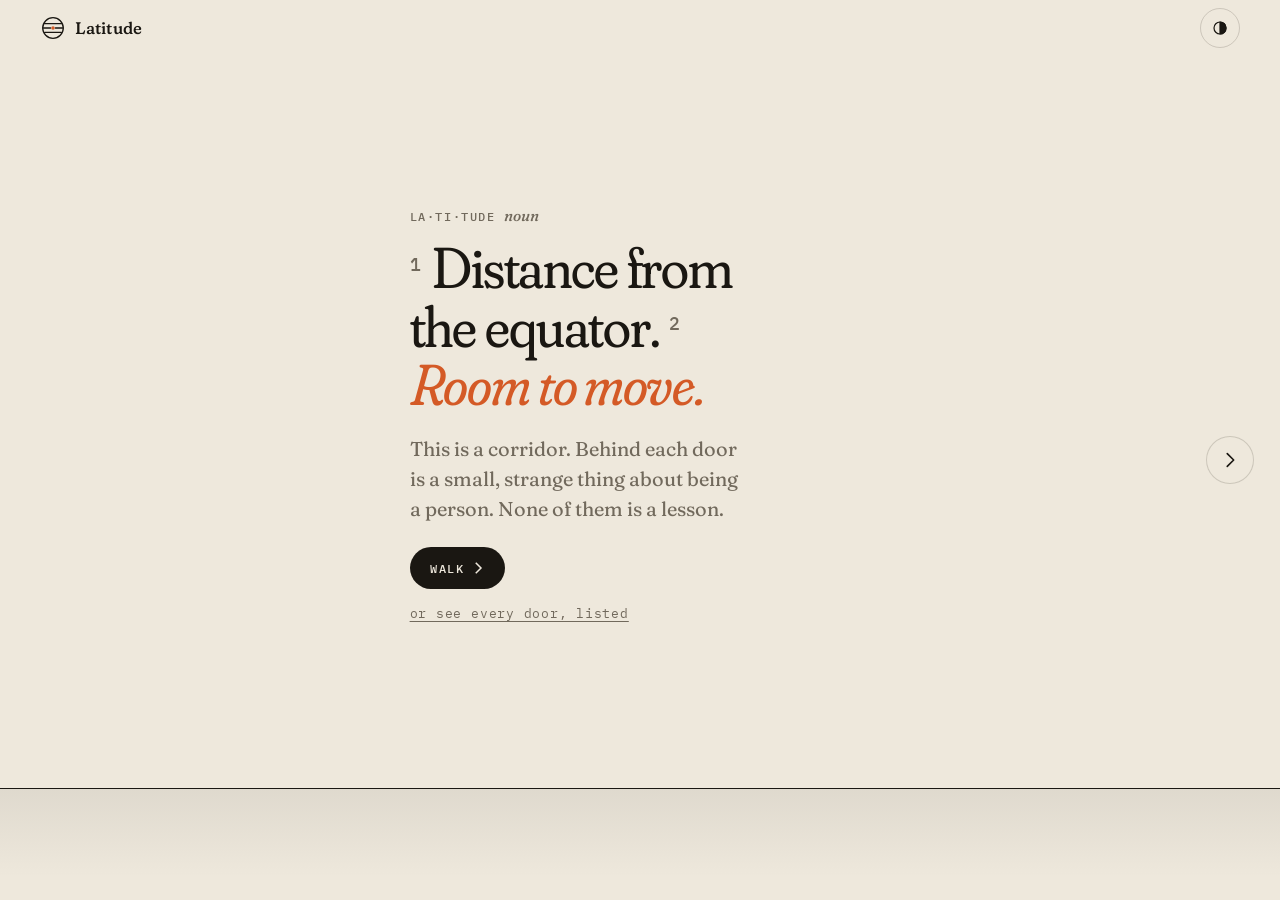
==== commit 4d0562bc: "Worthy of Notice: five picture books, a book engine, an index of first lines - js/book.js + css/book" ====
--- a/index.html
+++ b/index.html
@@ -4,7 +4,7 @@
   <meta charset="utf-8">
   <meta name="viewport" content="width=device-width, initial-scale=1, viewport-fit=cover">
   <title>Latitude</title>
-  <meta name="description" content="A corridor of doors. Behind each one, a small strange thing about being a person — a party you can simulate, a ship that is also you, a department that issues permission.">
+  <meta name="description" content="A corridor of doors. Behind each one, a small strange world: a party you can simulate, an emperor of San Francisco, a star that keeps time, a face that changes with whatever you saw before it.">
   <meta name="theme-color" content="#EEE8DC" media="(prefers-color-scheme: light)">
   <meta name="theme-color" content="#0E0D0C" media="(prefers-color-scheme: dark)">
   <link rel="manifest" href="manifest.webmanifest">
@@ -17,6 +17,7 @@
   <link rel="preconnect" href="https://fonts.gstatic.com" crossorigin>
   <link rel="stylesheet" href="https://fonts.googleapis.com/css2?family=Fraunces:ital,opsz,wght,SOFT,WONK@0,9..144,300..900,0..100,0..1;1,9..144,300..900,0..100,0..1&family=IBM+Plex+Mono:ital,wght@0,400;0,500;1,400&display=swap">
   <link rel="stylesheet" href="css/world.css">
+  <link rel="stylesheet" href="css/book.css">
   <script>
     try { var t = localStorage.getItem('lat:theme'); if (t === 'light' || t === 'dark') document.documentElement.dataset.theme = t; } catch (e) {}
   </script>
--- a/css/world.css
+++ b/css/world.css
@@ -121,6 +121,34 @@
 .walk-on { display: inline-flex; align-items: center; gap: .3rem; background: var(--fg); color: var(--bg); border: 0; border-radius: 999px; padding: .75rem 1.1rem .75rem 1.3rem; font: 500 .78rem var(--f-mono); letter-spacing: .12em; text-transform: uppercase; transition: transform .25s var(--spring); }
 .walk-on:active { transform: scale(.95); }
 .walk-on svg { width: 18px; height: 18px; fill: none; stroke: currentColor; stroke-width: 2; }
+
+.to-index { margin-top: 1rem; font: .8rem var(--f-mono); letter-spacing: .06em; color: var(--soft); text-underline-offset: .25em; }
+
+/* Placards: a brass-edged plaque at the head of each wing. */
+.slide.placard { grid-template-rows: 1fr var(--floor); }
+.plaque { align-self: center; margin-bottom: 8svh; }
+.plaque {
+  width: min(20rem, 100%); padding: 1.6rem 1.4rem 1.5rem; text-align: center;
+  border: 1.5px solid var(--brass); outline: 1px solid color-mix(in oklab, var(--brass) 45%, transparent); outline-offset: 5px;
+  border-radius: 3px; opacity: calc(1 - var(--ad) * 1.4); transform: scale(calc(1 - var(--ad) * .1));
+}
+.plaque-n { margin: 0; font: 400 3.4rem/1 var(--f-display); font-variation-settings: 'SOFT' 0, 'WONK' 0, 'opsz' 144; color: var(--brass); }
+.plaque-t { margin: .5rem 0 0; font: 400 clamp(1.7rem, 6.4vw, 2.4rem)/1.05 var(--f-display); font-style: italic; font-variation-settings: 'SOFT' 100, 'WONK' 1, 'opsz' 144; text-wrap: balance; }
+.plaque-note { margin: .8rem auto 0; max-width: 22ch; color: var(--soft); font-size: 1rem; text-wrap: balance; }
+
+/* The index of first lines. */
+.index { max-width: 40rem; margin: 0 auto; padding: clamp(2rem, 8svh, 4rem) var(--gutter) calc(4rem + env(safe-area-inset-bottom)); }
+.index-t { margin: .4rem 0 1.5rem; font: 400 clamp(2.4rem, 10vw, 3.6rem)/1 var(--f-display); font-style: italic; font-variation-settings: 'SOFT' 100, 'WONK' 1, 'opsz' 144; }
+.ix-wing { padding-top: 1.6rem; border-top: 1px solid var(--hair); margin-bottom: 1.8rem; }
+.ix-wing h2 { margin: 0; font: 500 .78rem var(--f-mono); letter-spacing: .14em; text-transform: uppercase; }
+.ix-n { color: var(--brass); margin-right: .4rem; }
+.ix-note { margin: .3rem 0 .6rem; color: var(--soft); font-size: 1rem; }
+.ix-wing ol { list-style: none; margin: 0; padding: 0; }
+.ix-wing a { display: grid; gap: .2rem; padding: .75rem 0; text-decoration: none; }
+.ix-line { font: 400 clamp(1.35rem, 5vw, 1.7rem)/1.15 var(--f-display); font-style: italic; font-variation-settings: 'SOFT' 100, 'WONK' 1, 'opsz' 144; }
+.ix-wing a:hover .ix-line { text-decoration: underline; text-decoration-thickness: 1.5px; text-underline-offset: .18em; }
+.ix-meta { font: .74rem/1.4 var(--f-mono); letter-spacing: .04em; color: var(--soft); }
+.ix-meta .been { color: var(--hi); }
 
 .walk {
   position: absolute; z-index: 2; top: 45%; width: 48px; height: 48px; border-radius: 50%;
@@ -171,6 +199,47 @@
 .door-link:hover .d-ticket { animation: ticket .9s var(--spring); }
 @keyframes ticket { 40% { transform: scaleY(1.35); } }
 
+[data-door="dome"] { --panel: light-dark(#4A5568, #2E3644); }
+.d-wall { fill: color-mix(in oklab, var(--fg) 9%, var(--bg)); }
+.d-mould.dk { stroke: color-mix(in oklab, var(--fg) 22%, transparent); }
+.d-night { fill: #12182A; }
+.d-star { fill: #E8ECF6; }
+.d-star.pulse { fill: #F2B35A; transform-box: fill-box; transform-origin: center; animation: cepheid 3.6s ease-in-out infinite; }
+@keyframes cepheid { 0%, 100% { transform: scale(.55); opacity: .55; } 22% { transform: scale(1.25); opacity: 1; } }
+
+[data-door="crown"] { --panel: light-dark(#8E2A2C, #6A1E21); }
+.d-crown { fill: #C59A3C; stroke: #8E6E22; stroke-width: 1.2; stroke-linejoin: round; }
+.d-gilt { fill: none; stroke: #C59A3C; stroke-width: 1.6; }
+.d-pillar { fill: none; stroke: currentColor; stroke-width: 5; opacity: .35; }
+.d-fog ellipse { fill: color-mix(in oklab, var(--bg) 70%, #9AA39A); opacity: .85; filter: blur(5px); }
+.d-fog { animation: fog 11s ease-in-out infinite alternate; }
+@keyframes fog { to { transform: translateX(-16px); } }
+
+[data-door="lab"] { --panel: light-dark(#6E6A5E, #4A473F); }
+.d-pipe { fill: none; stroke: color-mix(in oklab, var(--fg) 45%, transparent); stroke-width: 6; stroke-linecap: round; }
+.d-valve { fill: #A87612; }
+.d-etch path { fill: none; stroke: #A87612; stroke-width: 2; stroke-linecap: round; }
+.d-stencil.lab { fill: var(--soft); font-size: 6.5px; letter-spacing: .3em; }
+.door-link:hover .d-etch, .door-link:focus-visible .d-etch { animation: etch 1.4s var(--ease); }
+@keyframes etch { 50% { opacity: .3; } }
+
+[data-door="front"] { --panel: light-dark(#2F4F70, #24405C); }
+.d-fan { fill: #F4D9A0; opacity: .85; }
+.d-num { font: 600 20px var(--f-display); fill: var(--brass); }
+.d-letterbox { fill: var(--brass); }
+.d-note { fill: #3E5A4C; }
+.d-note-l { stroke: #EFE8D6; stroke-width: 1; }
+.d-step { fill: color-mix(in oklab, var(--fg) 14%, var(--bg)); }
+.door-link:hover .d-note, .door-link:hover .d-note-l { transform: translateY(-3px); transition: transform .4s var(--spring); }
+
+[data-door="cinema"] { --panel: light-dark(#2A2926, #1E1D1B); }
+.d-marquee { fill: #161513; }
+.d-marquee-t { font: 600 10px var(--f-mono); letter-spacing: .16em; fill: #ECE8DE; }
+.d-marquee-t.sm { font-size: 5.4px; letter-spacing: .12em; fill: #9A958B; }
+.d-bulb { fill: #F4E6B8; animation: chase 1.2s steps(1) infinite; animation-delay: calc(var(--i) * -.4s); }
+@keyframes chase { 0% { opacity: 1; } 33% { opacity: .25; } }
+[data-door="cinema"] .d-glass { fill: #B8B4AA; }
+
 [data-door="building"] .door-link { color: var(--soft); }
 .d-plan { fill: none; stroke: currentColor; stroke-width: 2; stroke-dasharray: 7 6; }
 .d-plan.thin { stroke-width: .8; stroke-dasharray: 2 5; }
--- a/css/book.css
+++ b/css/book.css
@@ -0,0 +1,157 @@
+/* ==========================================================================
+   The book: shared grammar for illustrated stories (js/book.js).
+   A story's own stylesheet supplies the palette (the world tokens on
+   body[data-world]) plus --night / --night-ink for dark-toned pages,
+   and draws everything inside .pg-art.
+   ========================================================================== */
+
+.book {
+  --pp: var(--bg); --pi: var(--fg); --ps: var(--soft);
+  --size: clamp(1.55rem, 6.3vw, 2.55rem);
+  position: relative;
+  height: calc(100svh - var(--bar-h) - env(safe-area-inset-top));
+  min-height: 460px;
+  display: grid; grid-template-rows: minmax(0, 1fr) auto;
+  overflow: hidden;
+  background: var(--bg);
+}
+.bk-pages { position: relative; overflow: hidden; touch-action: pan-y; -webkit-user-select: none; user-select: none; cursor: pointer; }
+
+/* ---------- A page ---------- */
+.pg {
+  position: absolute; inset: 0;
+  display: grid; grid-template: minmax(0, 1fr) / minmax(0, 1fr);
+  background: var(--pp); color: var(--pi);
+  transform-origin: 0 50%; backface-visibility: hidden; -webkit-backface-visibility: hidden;
+  overflow: hidden;
+}
+.pg.tone-dark { --pp: var(--night, #12110F); --pi: var(--night-ink, #ECE5D6); --ps: color-mix(in oklab, var(--pi) 62%, var(--pp)); }
+.pg.tone-accent { --pp: var(--hi); --pi: var(--bg); --ps: color-mix(in oklab, var(--pi) 75%, var(--pp)); }
+.pg.tone-light { --pp: var(--day, #F4EFE4); --pi: var(--day-ink, #1A1712); --ps: color-mix(in oklab, var(--pi) 60%, var(--pp)); }
+/* Paper: a grain that reads on light and dark alike. */
+.pg::after {
+  content: ''; position: absolute; inset: 0; pointer-events: none; z-index: 2;
+  background: url("data:image/svg+xml,%3Csvg xmlns='http://www.w3.org/2000/svg' width='180' height='180'%3E%3Cfilter id='n'%3E%3CfeTurbulence type='fractalNoise' baseFrequency='.85' numOctaves='2' stitchTiles='stitch'/%3E%3CfeColorMatrix values='0 0 0 0 .5 0 0 0 0 .5 0 0 0 0 .5 0 0 0 .55 0'/%3E%3C/filter%3E%3Crect width='100%25' height='100%25' filter='url(%23n)'/%3E%3C/svg%3E");
+  mix-blend-mode: overlay; opacity: .5;
+}
+.pg-shade { position: absolute; inset: 0; z-index: 3; pointer-events: none; opacity: 0; background: linear-gradient(90deg, rgba(0, 0, 0, .18), rgba(0, 0, 0, .55)); }
+
+.pg-art { position: relative; min-height: 0; min-width: 0; overflow: hidden; }
+.pg-art > svg { width: 100%; height: 100%; }
+.pg-words {
+  position: relative; z-index: 1; min-width: 0;
+  padding: clamp(1.1rem, 4.5vw, 2.5rem) var(--gutter) clamp(1.2rem, 5vw, 2.5rem);
+  align-self: center; width: 100%; max-width: 36rem;
+}
+.pg-eyebrow { color: var(--ps); margin-bottom: .9rem; }
+.pg-title {
+  margin: 0 0 .5rem; font: 360 clamp(2.4rem, 11.5vw, 5rem)/.96 var(--f-display);
+  letter-spacing: -.03em; font-variation-settings: 'SOFT' 100, 'WONK' 1, 'opsz' 144; text-wrap: balance;
+}
+.beat {
+  margin: 0 0 .55em; font: 370 var(--size)/1.13 var(--f-display);
+  letter-spacing: -.014em; font-variation-settings: 'SOFT' 100, 'WONK' 0, 'opsz' 96; text-wrap: pretty;
+  transition: opacity .55s var(--ease), transform .55s var(--ease), visibility 0s;
+}
+.beat:last-of-type { margin-bottom: 0; }
+.beat:not(.on) { opacity: 0; visibility: hidden; transform: translateY(.3em); transition: none; }
+.beat i { font-variation-settings: 'SOFT' 100, 'WONK' 1, 'opsz' 96; }
+.beat b { font-weight: 560; }
+.beat mark { background: none; color: var(--hi); }
+.tone-accent .beat mark { color: var(--pi); text-decoration: underline 2px; text-underline-offset: .18em; }
+.size-xl { --size: clamp(2.2rem, 11vw, 4.8rem); }
+.size-xl .beat { line-height: 1.02; letter-spacing: -.025em; font-variation-settings: 'SOFT' 100, 'WONK' 0, 'opsz' 144; }
+.size-m { --size: clamp(1.25rem, 5vw, 1.9rem); }
+.size-s { --size: clamp(1.05rem, 4.2vw, 1.4rem); }
+.size-s .beat { line-height: 1.32; }
+
+/* ---------- Layouts ---------- */
+/* under: picture on top, words beneath (side by side on wide screens) */
+.pg-under { grid-template-rows: minmax(0, 1fr) auto; }
+.pg-under .pg-words { align-self: start; padding-top: clamp(.9rem, 3vw, 1.6rem); }
+/* over / cover / full: words laid over the picture */
+.pg-over > *, .pg-cover > *, .pg-full > * { grid-area: 1 / 1; }
+.pg-over .pg-words, .pg-cover .pg-words { align-self: end; }
+.pg-over.at-top .pg-words { align-self: start; }
+.pg-over.at-middle .pg-words { align-self: center; }
+.pg-cover .pg-words { padding-bottom: clamp(1.6rem, 7vw, 3.5rem); }
+.pg-cover .beat { font-size: clamp(1.05rem, 4.2vw, 1.4rem); line-height: 1.35; color: var(--ps); }
+.pg-full .pg-words { align-self: end; }
+.pg-full .beat { font-size: clamp(1rem, 3.9vw, 1.25rem); line-height: 1.35; }
+/* text: words alone on the page */
+.pg-text .pg-words { padding-inline: max(var(--gutter), 1.5rem); }
+/* card: a framed intertitle */
+.pg-card .pg-words { justify-self: center; text-align: center; max-width: 30rem; padding: 2rem; }
+.pg-card .beat { text-wrap: balance; }
+
+@media (min-width: 900px) and (min-aspect-ratio: 5/4) {
+  .pg-under { grid-template: minmax(0, 1fr) / minmax(0, 1.15fr) minmax(0, 1fr); }
+  .pg-under .pg-words { align-self: center; padding-left: 0; }
+  .pg-text .pg-words, .pg-card .pg-words { justify-self: center; }
+}
+
+/* ---------- Glosses, notes, choices ---------- */
+.gl, .fn { border: 0; background: none; padding: 0; margin: 0; font: inherit; color: inherit; cursor: help; position: relative; }
+.gl { text-decoration: underline dotted; text-decoration-thickness: .07em; text-underline-offset: .16em; text-decoration-color: var(--hi); }
+.gl[aria-expanded="true"] { color: var(--hi); }
+.fn { font: 600 .42em/1 var(--f-mono); vertical-align: .95em; color: var(--hi); padding: 0 .12em; letter-spacing: 0; }
+.fn::after, .gl::after { content: ''; position: absolute; inset: -12px -8px; }
+.fn[aria-expanded="true"] { background: var(--hi); color: var(--pp); border-radius: 3px; }
+.pg-notes { margin-top: 1.1rem; padding-top: .9rem; border-top: 1px solid color-mix(in oklab, var(--pi) 22%, transparent); font: 400 clamp(.98rem, 3.9vw, 1.2rem)/1.42 var(--f-display); letter-spacing: 0; }
+.note { margin: 0 0 .5em; }
+.note-n { font: 600 .7em var(--f-mono); color: var(--hi); vertical-align: .3em; margin-right: .25em; }
+
+.pg-choices { display: flex; flex-wrap: wrap; gap: .5rem; margin-top: 1.2rem; opacity: 0; visibility: hidden; transition: opacity .5s var(--ease) .15s; }
+.pg.done .pg-choices { opacity: 1; visibility: visible; }
+.pg-choices button {
+  border: 1.5px solid currentColor; border-radius: 999px; background: transparent; color: inherit;
+  min-height: 44px; padding: .55rem 1.05rem; font: 500 .8rem/1.2 var(--f-mono); letter-spacing: .08em; text-transform: uppercase;
+  transition: background-color .2s, color .2s, transform .2s var(--spring);
+}
+.pg-choices button:active { transform: scale(.95); }
+.pg-choices button[aria-pressed="true"] { background: var(--pi); color: var(--pp); }
+
+/* ---------- The slip: glosses and notes surface here ---------- */
+.bk-slip {
+  position: absolute; z-index: 8; left: var(--gutter); right: var(--gutter); bottom: calc(3.6rem + env(safe-area-inset-bottom));
+  max-width: 32rem; margin-inline: auto;
+  padding: .95rem 1.15rem; border-radius: 14px;
+  background: var(--fg); color: var(--bg);
+  font: 400 1.02rem/1.45 var(--f-display); text-wrap: pretty;
+  box-shadow: 0 14px 40px rgba(0, 0, 0, .28);
+  cursor: pointer;
+}
+.bk-slip .note-n { color: inherit; opacity: .6; }
+
+/* ---------- Lens: a switch between editions, readings, points of view ---------- */
+.bk-lens {
+  position: absolute; z-index: 7; top: .7rem; right: var(--gutter);
+  display: flex; align-items: center; gap: .15rem; padding: .2rem .2rem .2rem .7rem; border-radius: 999px;
+  background: color-mix(in oklab, var(--bg) 86%, transparent); color: var(--fg);
+  border: 1px solid var(--hair); -webkit-backdrop-filter: blur(8px); backdrop-filter: blur(8px);
+}
+.bk-lens .cap { margin-right: .35rem; font-size: .62rem; }
+.bk-lens button { border: 0; border-radius: 999px; background: transparent; min-height: 34px; padding: .3rem .7rem; font: 500 .74rem var(--f-mono); letter-spacing: .06em; }
+.bk-lens button[aria-checked="true"] { background: var(--fg); color: var(--bg); }
+
+/* ---------- Controls ---------- */
+.bk-ctl {
+  display: flex; align-items: center; justify-content: space-between; gap: 1rem;
+  padding: .35rem var(--gutter) calc(.35rem + env(safe-area-inset-bottom));
+  border-top: 1px solid var(--hair); background: var(--bg); color: var(--fg); position: relative; z-index: 6;
+}
+.bk-btn { width: 44px; height: 44px; border-radius: 999px; border: 1px solid var(--hair); background: transparent; display: grid; place-items: center; transition: transform .2s var(--spring), opacity .2s; }
+.bk-btn svg { width: 20px; height: 20px; fill: none; stroke: currentColor; stroke-width: 1.8; stroke-linecap: round; stroke-linejoin: round; }
+.bk-btn:active { transform: scale(.9); }
+.bk-btn:disabled { opacity: .25; pointer-events: none; }
+.bk-btn.end { background: var(--fg); color: var(--bg); border-color: var(--fg); }
+.bk-btn.end svg { transform: rotate(90deg); }
+.bk-count { font: 500 .72rem var(--f-mono); letter-spacing: .14em; color: var(--soft); font-variant-numeric: tabular-nums; }
+.bk-live { position: absolute; width: 1px; height: 1px; overflow: hidden; clip-path: inset(50%); white-space: nowrap; margin: 0; }
+
+/* A room that holds a book needs no padding of its own. */
+.room:has(> .book) { padding: 0; max-width: none; }
+
+@media (prefers-reduced-motion: reduce) {
+  .beat, .pg-choices { transition: opacity .2s linear; transform: none !important; }
+}
